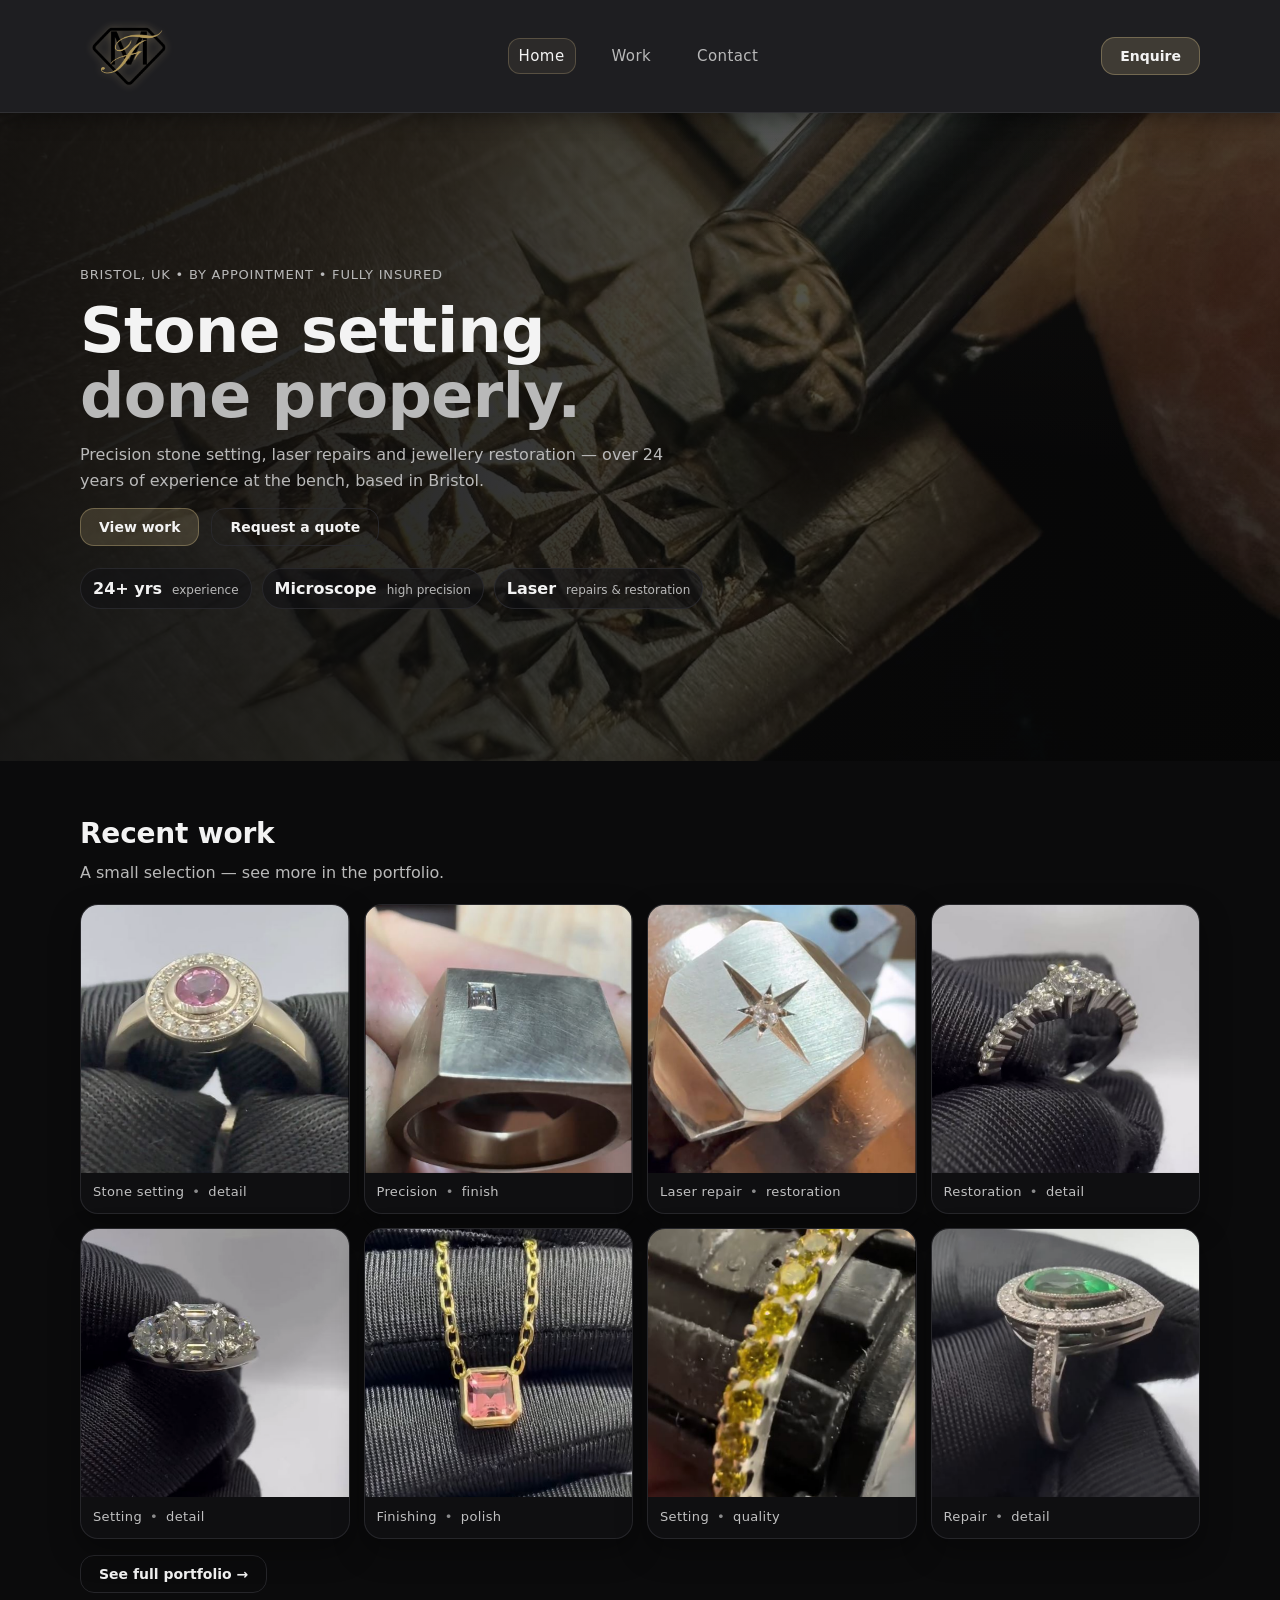
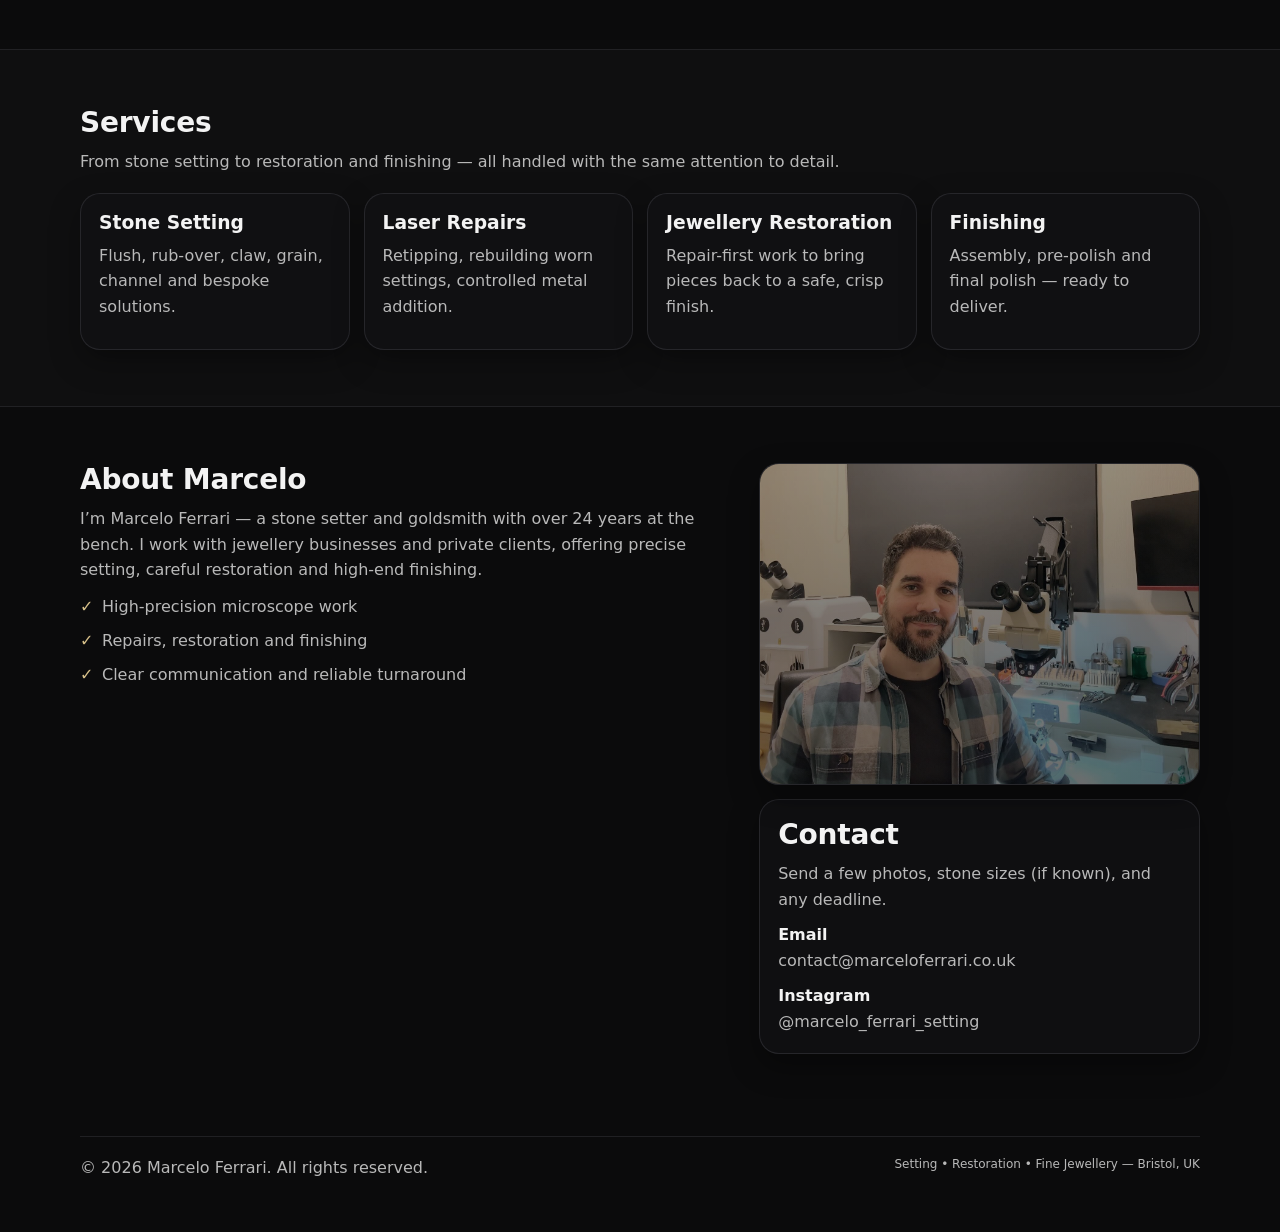
==== index.html @ bdf313cd "Initial website upload" ====
<!doctype html>
<html lang="en-GB">
<head>
  <meta charset="utf-8" />
  <meta name="viewport" content="width=device-width, initial-scale=1" />
  <title>Marcelo Ferrari | Setting • Restoration • Fine Jewellery</title>
  <meta name="description" content="Precision stone setting, laser repairs and jewellery restoration. Based in Bristol, UK. Fully insured. By appointment." />
  <link rel="stylesheet" href="css/styles.css" />
</head>

<body>
  <header class="site-header">
    <div class="container header-inner">
      <a class="brand" href="index.html" aria-label="Marcelo Ferrari Home">
        <img class="logo" src="img/logo.png" alt="Marcelo Ferrari" />
      </a>

      <nav class="nav" aria-label="Primary">
        <a class="active" href="index.html">Home</a>
        <a href="portfolio.html">Work</a>
        <a href="contact.html">Contact</a>
      </nav>

      <a class="btn btn-primary" href="contact.html">Enquire</a>
    </div>
  </header>

  <main>
    <!-- HERO -->
    <section class="hero">
      <div class="container">
        <div class="hero-inner">
          <p class="eyebrow">Bristol, UK • By appointment • Fully insured</p>

          <h1>Stone setting<br><span style="color:var(--muted); font-weight:650;">done properly.</span></h1>

          <p class="hero-lead">
            Precision stone setting, laser repairs and jewellery restoration —
            over 24 years of experience at the bench, based in Bristol.
          </p>

          <div class="hero-actions">
            <a class="btn btn-primary" href="portfolio.html">View work</a>
            <a class="btn btn-ghost" href="contact.html">Request a quote</a>
          </div>

          <div class="hero-meta">
            <div class="meta-chip"><strong>24+ yrs</strong><span>experience</span></div>
            <div class="meta-chip"><strong>Microscope</strong><span>high precision</span></div>
            <div class="meta-chip"><strong>Laser</strong><span>repairs & restoration</span></div>
          </div>
        </div>
      </div>
    </section>

    <!-- RECENT WORK (square tiles) -->
    <section class="section">
      <div class="container">
        <div class="section-head">
          <h2>Recent work</h2>
          <p>A small selection — see more in the portfolio.</p>
        </div>

        <div class="work-grid">
          <a class="work-card" href="portfolio.html" aria-label="Work 1">
            <div class="work-img">
              <img src="img/work-01.jpg" alt="Stone setting detail">
            </div>
            <div class="work-cap">
              <span>Stone setting</span><span class="dot">•</span><span>detail</span>
            </div>
          </a>

          <a class="work-card" href="portfolio.html" aria-label="Work 2">
            <div class="work-img">
              <img src="img/work-02.jpg" alt="Precision setting detail">
            </div>
            <div class="work-cap">
              <span>Precision</span><span class="dot">•</span><span>finish</span>
            </div>
          </a>

          <a class="work-card" href="portfolio.html" aria-label="Work 3">
            <div class="work-img">
              <img src="img/work-03.jpg" alt="Laser repair detail">
            </div>
            <div class="work-cap">
              <span>Laser repair</span><span class="dot">•</span><span>restoration</span>
            </div>
          </a>

          <a class="work-card" href="portfolio.html" aria-label="Work 4">
            <div class="work-img">
              <img src="img/work-04.jpg" alt="Jewellery restoration detail">
            </div>
            <div class="work-cap">
              <span>Restoration</span><span class="dot">•</span><span>detail</span>
            </div>
          </a>

          <a class="work-card" href="portfolio.html" aria-label="Work 5">
            <div class="work-img">
              <img src="img/work-05.jpg" alt="Setting detail">
            </div>
            <div class="work-cap">
              <span>Setting</span><span class="dot">•</span><span>detail</span>
            </div>
          </a>

          <a class="work-card" href="portfolio.html" aria-label="Work 6">
            <div class="work-img">
              <img src="img/work-06.jpg" alt="Jewellery finishing detail">
            </div>
            <div class="work-cap">
              <span>Finishing</span><span class="dot">•</span><span>polish</span>
            </div>
          </a>

          <a class="work-card" href="portfolio.html" aria-label="Work 7">
            <div class="work-img">
              <img src="img/work-07.jpg" alt="Stone setting detail">
            </div>
            <div class="work-cap">
              <span>Setting</span><span class="dot">•</span><span>quality</span>
            </div>
          </a>

          <a class="work-card" href="portfolio.html" aria-label="Work 8">
            <div class="work-img">
              <img src="img/work-08.jpg" alt="Repair detail">
            </div>
            <div class="work-cap">
              <span>Repair</span><span class="dot">•</span><span>detail</span>
            </div>
          </a>
        </div>

        <div style="margin-top:16px;">
          <a class="btn btn-ghost" href="portfolio.html">See full portfolio →</a>
        </div>
      </div>
    </section>

    <!-- SERVICES -->
    <section class="section section-alt">
      <div class="container">
        <div class="section-head">
          <h2>Services</h2>
          <p>From stone setting to restoration and finishing — all handled with the same attention to detail.</p>
        </div>

        <div class="grid">
          <div class="card">
            <h3 style="margin:0 0 10px;">Stone Setting</h3>
            <p>Flush, rub-over, claw, grain, channel and bespoke solutions.</p>
          </div>
          <div class="card">
            <h3 style="margin:0 0 10px;">Laser Repairs</h3>
            <p>Retipping, rebuilding worn settings, controlled metal addition.</p>
          </div>
          <div class="card">
            <h3 style="margin:0 0 10px;">Jewellery Restoration</h3>
            <p>Repair-first work to bring pieces back to a safe, crisp finish.</p>
          </div>
          <div class="card">
            <h3 style="margin:0 0 10px;">Finishing</h3>
            <p>Assembly, pre-polish and final polish — ready to deliver.</p>
          </div>
        </div>
      </div>
    </section>

    <!-- ABOUT + PHOTO + CONTACT -->
    <section class="section">
      <div class="container two-col">
        <div>
          <h2>About Marcelo</h2>
          <p>
            I’m Marcelo Ferrari — a stone setter and goldsmith with over 24 years at the bench.
            I work with jewellery businesses and private clients, offering precise setting, careful restoration and high-end finishing.
          </p>

          <ul class="ticks">
            <li>High-precision microscope work</li>
            <li>Repairs, restoration and finishing</li>
            <li>Clear communication and reliable turnaround</li>
          </ul>
        </div>

        <div>
          <div class="card about-photo">
            <img src="img/marcelo.jpg" alt="Marcelo Ferrari at the bench">
          </div>

          <div class="card" style="margin-top:14px;">
            <h2 style="margin-top:0;">Contact</h2>
            <p style="margin-bottom:10px;">Send a few photos, stone sizes (if known), and any deadline.</p>
            <p style="margin:0 0 10px;"><strong style="color:#f3f3f3;">Email</strong><br>
              <a href="mailto:contact@marceloferrari.co.uk">contact@marceloferrari.co.uk</a>
            </p>
            <p style="margin:0;"><strong style="color:#f3f3f3;">Instagram</strong><br>
              <a href="https://instagram.com/marcelo_ferrari_setting" target="_blank" rel="noreferrer">@marcelo_ferrari_setting</a>
            </p>
          </div>
        </div>
      </div>
    </section>
  </main>

  <footer class="site-footer">
    <div class="container footer-inner">
      <p>© <span id="year"></span> Marcelo Ferrari. All rights reserved.</p>
      <p class="small">Setting • Restoration • Fine Jewellery — Bristol, UK</p>
    </div>
  </footer>

  <script>
    document.getElementById("year").textContent = new Date().getFullYear();
  </script>

  <script>
    const revealEls = document.querySelectorAll(".section, .hero, .site-footer");
    revealEls.forEach(el => el.classList.add("reveal"));

    const io = new IntersectionObserver((entries)=>{
      entries.forEach(entry=>{
        if(entry.isIntersecting){
          entry.target.classList.add("in-view");
          io.unobserve(entry.target);
        }
      });
    }, { threshold: 0.12 });

    revealEls.forEach(el => io.observe(el));
  </script>
</body>
</html>
---- css/styles.css ----
:root{
    --bg:#0b0b0c;
    --panel:#121214;
    --text:#f3f3f3;
    --muted:#b9b9b9;
    --line:#2a2a2e;
    --accent:#d7c08a;
    --shadow: 0 12px 30px rgba(0,0,0,.35);
  }
  
  *{ box-sizing:border-box; }
  html,body{ margin:0; padding:0; }
  body{
    font-family: system-ui, -apple-system, Segoe UI, Roboto, Arial, sans-serif;
    background: var(--bg);
    color:var(--text);
  }
  
  a{ color:inherit; text-decoration:none; }
  a:hover{ text-decoration:underline; text-decoration-color: rgba(215,192,138,.7); }
  
  .container{ width:min(1120px, 92vw); margin:0 auto; }
  
  /* Header */
  .site-header{
    position:sticky;
    top:0;
    z-index:50;
    backdrop-filter: blur(10px);
    background: rgba(35,35,38,.85);
    border-bottom:1px solid rgba(255,255,255,.08);
    box-shadow: 0 4px 20px rgba(0,0,0,.4);
  }
  
  .header-inner{
    display:grid;
    grid-template-columns: auto 1fr auto;
    align-items:center;
    gap:16px;
    padding:6px 0;
  }
  
  .brand{
    display:flex;
    align-items:center;
    height:100px;
  }
  
  .logo{
    height:100%;
    width:auto;
    display:block;
    filter: drop-shadow(0 0 4px rgba(215,192,138,.35));
  }
  
  .nav{
    display:flex;
    justify-content:center;
    gap:26px;
    align-items:center;
  }
  
  .nav a{
    font-size:15px;
    letter-spacing:.4px;
    font-weight:500;
    color: var(--muted);
    padding:8px 10px;
    border-radius:12px;
  }
  
  .nav a:hover{
    background: rgba(215,192,138,.08);
    color:var(--text);
    text-decoration:none;
  }
  
  .nav a.active{
    color: var(--text);
    border:1px solid rgba(215,192,138,.25);
    background: rgba(215,192,138,.08);
  }
  
  .btn{
    display:inline-flex;
    align-items:center;
    justify-content:center;
    padding:10px 18px;
    border-radius:14px;
    font-weight:700;
    font-size:14px;
    border:1px solid transparent;
    transition: transform .08s ease, background .15s ease, border-color .15s ease;
  }
  .btn:active{ transform: translateY(1px); }
  
  .btn-primary{
    background: rgba(215,192,138,.18);
    border:1px solid rgba(215,192,138,.35);
  }
  .btn-primary:hover{
    background: rgba(215,192,138,.24);
    text-decoration:none;
  }
  
  .btn-ghost{
    background: transparent;
    border-color: rgba(42,42,46,.9);
    border:1px solid rgba(42,42,46,.9);
  }
  .btn-ghost:hover{
    background: rgba(255,255,255,.03);
    text-decoration:none;
  }
  
  /* Sections */
  .section{ padding: 56px 0; }
  .section-alt{
    background: rgba(255,255,255,.02);
    border-top: 1px solid rgba(42,42,46,.7);
    border-bottom: 1px solid rgba(42,42,46,.7);
  }
  
  /* Typography */
  h1{
    font-size: clamp(34px, 5vw, 62px);
    line-height:1.05;
    margin: 0 0 14px;
    letter-spacing: -0.6px;
    font-weight: 600;
  }
  h2{
    margin:0 0 10px;
    font-size: 28px;
    letter-spacing: -0.2px;
  }
  p{
    color: var(--muted);
    line-height:1.6;
    margin:0 0 12px;
  }
  .eyebrow{
    color: var(--muted);
    font-size:13px;
    letter-spacing:.8px;
    text-transform:uppercase;
    margin: 0 0 12px;
  }
  
  /* Modern Hero with background image */
  .hero{
    min-height: 72vh;
    display:flex;
    align-items:center;   /* centered */
    padding: 80px 0;
    position:relative;
    overflow:hidden;
    background:
      radial-gradient(1200px 700px at 20% 0%, rgba(215,192,138,.12), transparent 55%),
      radial-gradient(900px 500px at 85% 10%, rgba(215,192,138,.08), transparent 60%),
      var(--bg);
  }
  
  .hero::before{
    content:"";
    position:absolute;
    inset:0;
    background-image: url("../img/hero.jpg");
    background-size: cover;
    background-position: center;
    opacity: .42;
    filter: saturate(0.95) contrast(1.05);
    animation: heroZoom 18s ease-in-out infinite alternate;
    transform-origin: center;
  }
  
  @keyframes heroZoom{
    from { transform: scale(1); }
    to   { transform: scale(1.06); }
  }
  
  .hero::after{
    content:"";
    position:absolute;
    inset:0;
    /* darker behind text, image still visible on the right */
    background: linear-gradient(
      to right,
      rgba(11,11,12,.85) 0%,
      rgba(11,11,12,.65) 35%,
      rgba(11,11,12,.35) 60%,
      rgba(11,11,12,.10) 100%
    );
  }
  
  .hero-inner{
    position:relative;
    z-index:2;
    max-width: 70ch;
  }
  
  .hero-lead{
    font-size: 16px;
    max-width: 60ch;
  }
  
  .hero-actions{
    display:flex;
    gap:12px;
    flex-wrap:wrap;
    margin-top: 14px;
  }
  
  .hero-meta{
    margin-top: 22px;
    display:flex;
    gap:10px;
    flex-wrap:wrap;
  }
  
  .meta-chip{
    display:flex;
    gap:10px;
    align-items:baseline;
    padding: 10px 12px;
    border-radius: 999px;
    border: 1px solid rgba(42,42,46,.9);
    background: rgba(18,18,20,.55);
  }
  .meta-chip strong{ color: var(--text); }
  .meta-chip span{ color: var(--muted); font-size: 12px; }
  
  /* Cards & grids */
  .card{
    border: 1px solid rgba(42,42,46,.9);
    background: rgba(18,18,20,.7);
    border-radius: 20px;
    padding: 18px;
    box-shadow: var(--shadow);
  }
  
  .grid{
    display:grid;
    grid-template-columns: repeat(4, 1fr);
    gap: 14px;
  }
  
  .section-head{ margin-bottom: 18px; }
  
  /* Recent work grid (homepage) — SQUARE tiles */
  .work-grid{
    display:grid;
    grid-template-columns: repeat(4, 1fr);
    gap: 14px;
    margin-top: 16px;
  }
  
  .work-card{
    border-radius: 18px;
    overflow:hidden;
    border: 1px solid rgba(42,42,46,.9);
    background: rgba(18,18,20,.7);
    box-shadow: var(--shadow);
    display:block;
    transform: translateY(0);
    transition: transform .18s ease, border-color .18s ease;
  }
  
  .work-card:hover{
    transform: translateY(-2px);
    border-color: rgba(215,192,138,.35);
    text-decoration:none;
  }
  
  .work-img{
    aspect-ratio: 1 / 1; /* square */
    background: rgba(18,18,20,.65);
  }
  
  .work-img img{
    width:100%;
    height:100%;
    object-fit: cover;
    display:block;
    will-change: transform, filter;
    transition: transform .45s ease, filter .45s ease;
    filter: saturate(.92) contrast(1.02);
  }
  
  .work-card:hover .work-img img{
    transform: scale(1.08);
    filter: saturate(1) brightness(1.05) contrast(1.08);
  }
  
  .work-cap{
    padding: 12px 12px 14px;
    color: rgba(243,243,243,.78);
    font-size: 13px;
    letter-spacing: .35px;
    display:flex;
    gap:8px;
    align-items:center;
  }
  .dot{ opacity:.7; }
  
  /* Portfolio gallery */
  .gallery{
    display:grid;
    grid-template-columns: repeat(3, 1fr);
    gap: 14px;
    margin-top: 18px;
  }
  
  .gallery a{
    border-radius: 18px;
    overflow:hidden;
    border: 1px solid rgba(42,42,46,.9);
    background: rgba(18,18,20,.7);
    box-shadow: var(--shadow);
    display:block;
    transform: translateY(0);
    transition: transform .12s ease, border-color .12s ease;
    cursor: zoom-in;
  }
  
  .gallery a:hover{
    transform: translateY(-2px);
    border-color: rgba(215,192,138,.35);
    text-decoration:none;
  }
  
  .gallery img{
    width:100%;
    height: 240px;
    object-fit: cover;
    display:block;
    transform: scale(1);
    transition: transform .25s ease;
  }
  .gallery a:hover img{ transform: scale(1.06); }
  
  /* Two column */
  .two-col{
    display:grid;
    grid-template-columns: 1.2fr .8fr;
    gap: 18px;
    align-items:start;
  }
  
  /* Tick list */
  .ticks{ list-style:none; padding:0; margin: 12px 0 0; }
  .ticks li{
    padding-left: 22px;
    margin: 10px 0;
    position:relative;
    color: var(--muted);
    line-height:1.5;
  }
  .ticks li::before{
    content:"✓";
    position:absolute;
    left:0;
    color: var(--accent);
    font-weight:900;
  }
  
  /* About photo */
  .about-photo{
    padding: 0;
    overflow: hidden;
    position: relative;
  }

  .about-photo img{
    width:100%;
    height: 320px;
    object-fit: cover;
    display:block;
  
    /* make it less bright/glossy */
    filter: brightness(0.58) contrast(1.03) saturate(0.92);
  }
  
  .about-photo::after{
    content:"";
    position:absolute;
    inset:0;
    background: linear-gradient(
      to top,
      rgba(11,11,12,.28),
      rgba(11,11,12,0)
    );
    pointer-events:none;
  }

  /* Footer */
  .site-footer{ padding: 26px 0 40px; }
  .footer-inner{
    display:flex;
    justify-content:space-between;
    gap: 14px;
    flex-wrap:wrap;
    border-top: 1px solid rgba(42,42,46,.7);
    padding-top: 18px;
  }
  .small{ font-size: 12px; color: var(--muted); }
  
  /* Scroll reveal */
  .reveal{
    opacity: 0;
    transform: translateY(14px);
    transition: opacity .6s ease, transform .6s ease;
    will-change: opacity, transform;
  }
  .reveal.in-view{
    opacity: 1;
    transform: translateY(0);
  }
  
  /* Responsive */
  @media (max-width: 980px){
    .grid{ grid-template-columns: repeat(2, 1fr); }
    .work-grid{ grid-template-columns: repeat(2, 1fr); }
    .two-col{ grid-template-columns: 1fr; }
  }
  
  @media (max-width: 520px){
    .nav{ display:none; }
    .work-grid{ grid-template-columns: 1fr; }
    .gallery{ grid-template-columns: 1fr; }
    .gallery img{ height:260px; }
  }
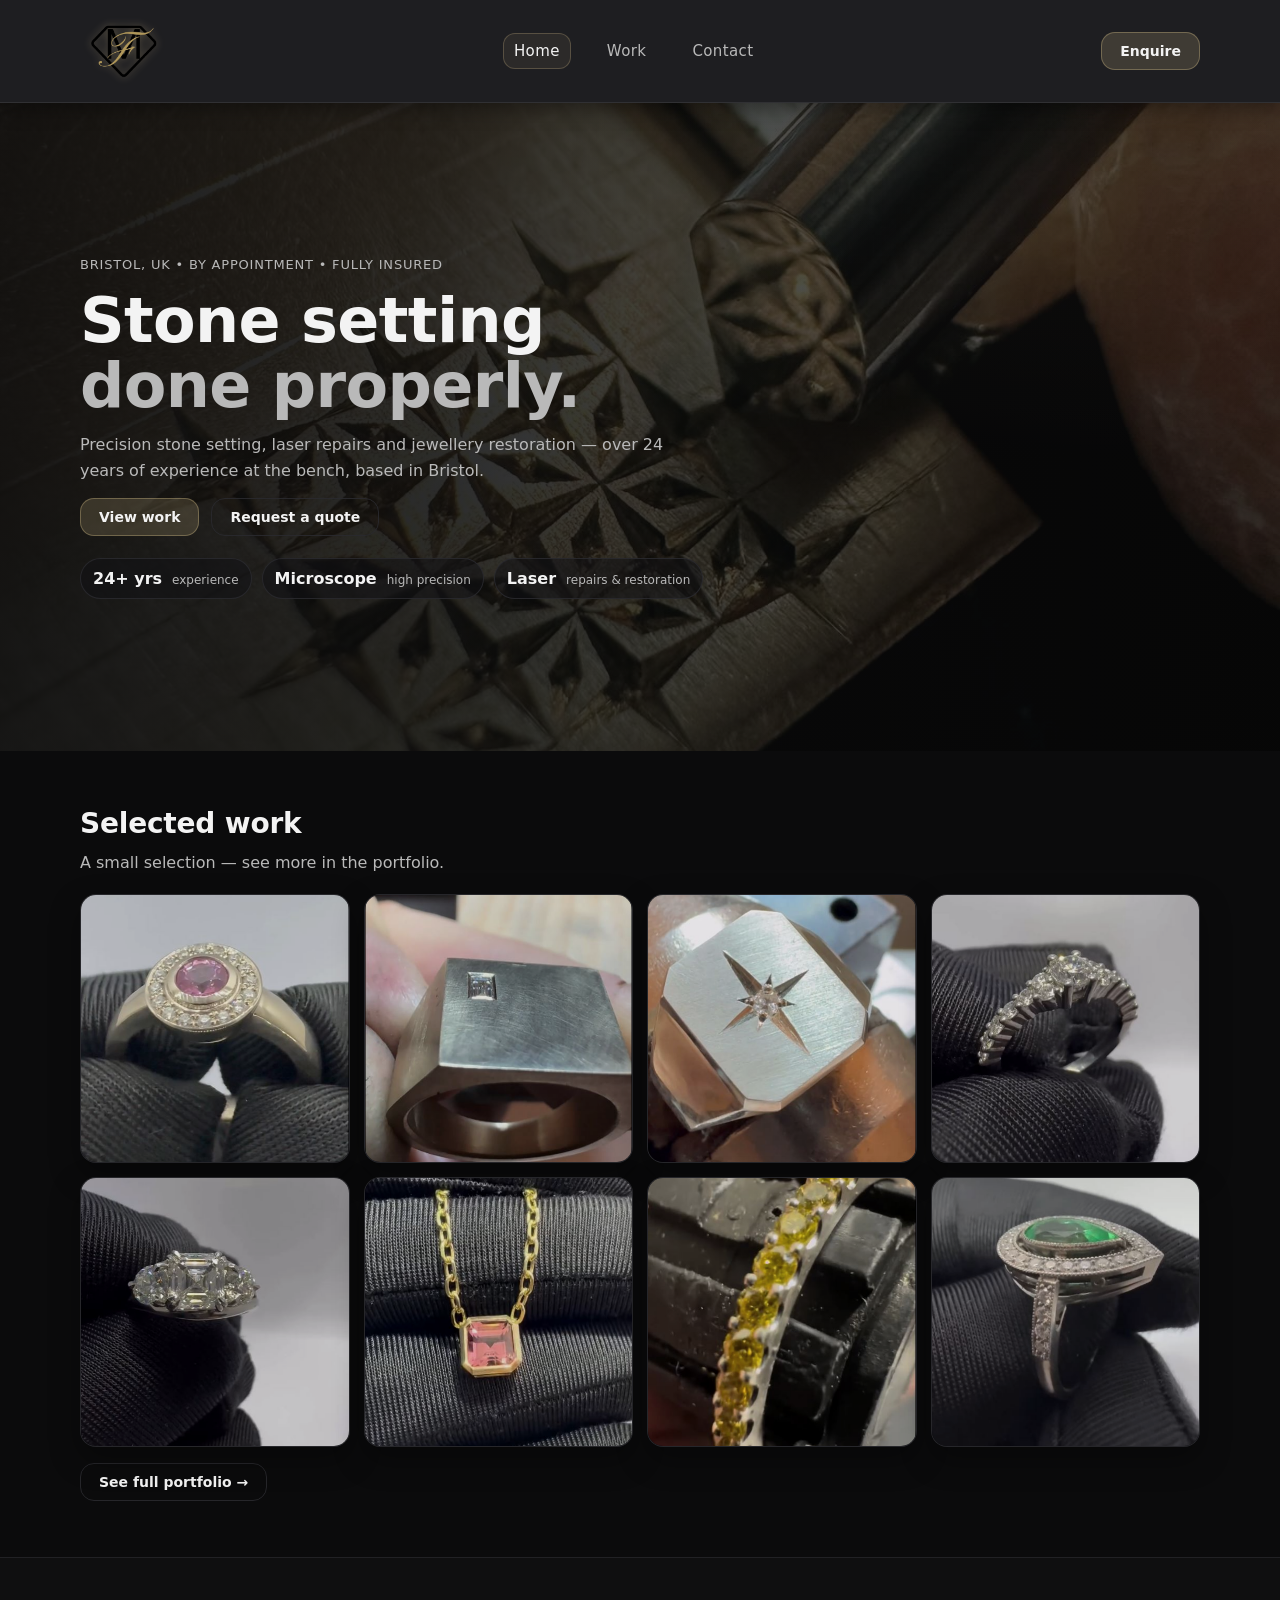
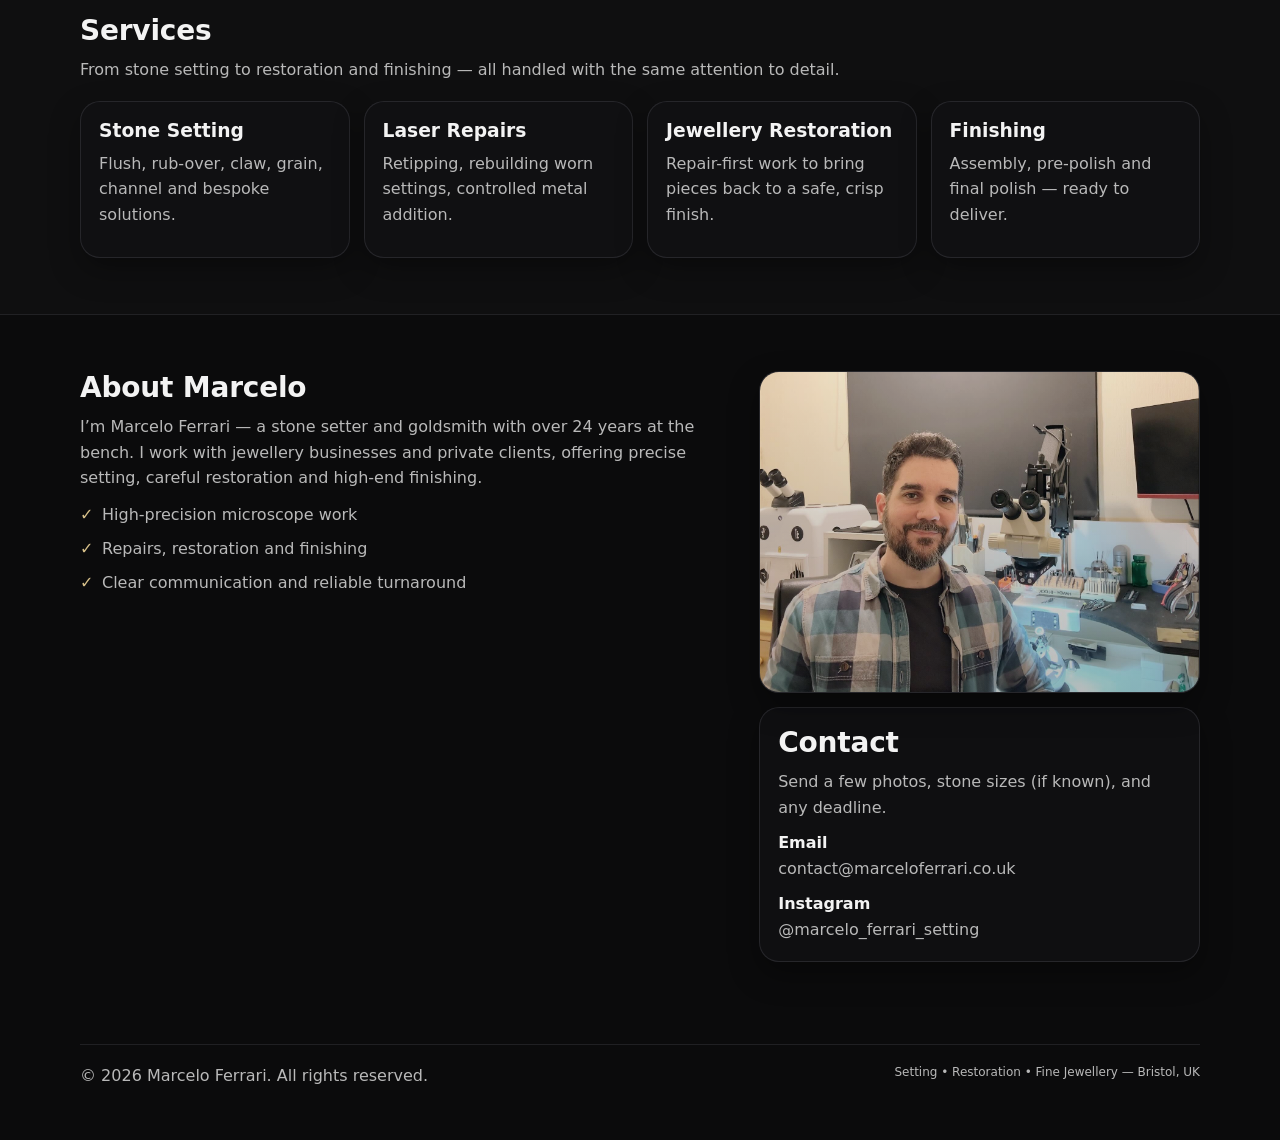
==== commit 6c2392ce: "mobile and work pictures changes" ====
--- a/index.html
+++ b/index.html
@@ -3,8 +3,8 @@
 <head>
   <meta charset="utf-8" />
   <meta name="viewport" content="width=device-width, initial-scale=1" />
-  <title>Marcelo Ferrari | Setting • Restoration • Fine Jewellery</title>
-  <meta name="description" content="Precision stone setting, laser repairs and jewellery restoration. Based in Bristol, UK. Fully insured. By appointment." />
+  <title>Stone Setter & Jewellery Restoration in Bristol | Marcelo Ferrari</title>
+  <meta name="description" content="Stone setter and jewellery restoration specialist in Bristol. Expert stone setting, laser jewellery repair and restoration services by Marcelo Ferrari." />
   <link rel="stylesheet" href="css/styles.css" />
 </head>
 
@@ -15,13 +15,19 @@
         <img class="logo" src="img/logo.png" alt="Marcelo Ferrari" />
       </a>
 
-      <nav class="nav" aria-label="Primary">
+      <nav class="nav" id="siteNav" aria-label="Primary">
         <a class="active" href="index.html">Home</a>
         <a href="portfolio.html">Work</a>
         <a href="contact.html">Contact</a>
       </nav>
 
-      <a class="btn btn-primary" href="contact.html">Enquire</a>
+      <div style="display:flex; gap:10px; align-items:center; justify-content:flex-end;">
+        <button class="btn btn-ghost menu-btn" id="menuBtn" type="button" aria-label="Open menu" aria-expanded="false">
+          <span class="burger"><span></span></span>
+          Menu
+        </button>
+        <a class="btn btn-primary" href="contact.html">Enquire</a>
+      </div>
     </div>
   </header>
 
@@ -53,87 +59,40 @@
       </div>
     </section>
 
-    <!-- RECENT WORK (square tiles) -->
+    <!-- WORK -->
     <section class="section">
       <div class="container">
         <div class="section-head">
-          <h2>Recent work</h2>
+          <h2>Selected work</h2>
           <p>A small selection — see more in the portfolio.</p>
         </div>
 
         <div class="work-grid">
-          <a class="work-card" href="portfolio.html" aria-label="Work 1">
-            <div class="work-img">
-              <img src="img/work-01.jpg" alt="Stone setting detail">
-            </div>
-            <div class="work-cap">
-              <span>Stone setting</span><span class="dot">•</span><span>detail</span>
-            </div>
-          </a>
-
-          <a class="work-card" href="portfolio.html" aria-label="Work 2">
-            <div class="work-img">
-              <img src="img/work-02.jpg" alt="Precision setting detail">
-            </div>
-            <div class="work-cap">
-              <span>Precision</span><span class="dot">•</span><span>finish</span>
-            </div>
-          </a>
-
-          <a class="work-card" href="portfolio.html" aria-label="Work 3">
-            <div class="work-img">
-              <img src="img/work-03.jpg" alt="Laser repair detail">
-            </div>
-            <div class="work-cap">
-              <span>Laser repair</span><span class="dot">•</span><span>restoration</span>
-            </div>
-          </a>
-
-          <a class="work-card" href="portfolio.html" aria-label="Work 4">
-            <div class="work-img">
-              <img src="img/work-04.jpg" alt="Jewellery restoration detail">
-            </div>
-            <div class="work-cap">
-              <span>Restoration</span><span class="dot">•</span><span>detail</span>
-            </div>
-          </a>
-
-          <a class="work-card" href="portfolio.html" aria-label="Work 5">
-            <div class="work-img">
-              <img src="img/work-05.jpg" alt="Setting detail">
-            </div>
-            <div class="work-cap">
-              <span>Setting</span><span class="dot">•</span><span>detail</span>
-            </div>
-          </a>
-
-          <a class="work-card" href="portfolio.html" aria-label="Work 6">
-            <div class="work-img">
-              <img src="img/work-06.jpg" alt="Jewellery finishing detail">
-            </div>
-            <div class="work-cap">
-              <span>Finishing</span><span class="dot">•</span><span>polish</span>
-            </div>
-          </a>
-
-          <a class="work-card" href="portfolio.html" aria-label="Work 7">
-            <div class="work-img">
-              <img src="img/work-07.jpg" alt="Stone setting detail">
-            </div>
-            <div class="work-cap">
-              <span>Setting</span><span class="dot">•</span><span>quality</span>
-            </div>
-          </a>
-
-          <a class="work-card" href="portfolio.html" aria-label="Work 8">
-            <div class="work-img">
-              <img src="img/work-08.jpg" alt="Repair detail">
-            </div>
-            <div class="work-cap">
-              <span>Repair</span><span class="dot">•</span><span>detail</span>
-            </div>
-          </a>
-        </div>
+            <a class="work-card" href="portfolio.html" aria-label="View portfolio">
+              <div class="work-img"><img src="img/work-01.jpg" alt="Work image 1" loading="lazy"></div>
+            </a>
+            <a class="work-card" href="portfolio.html" aria-label="View portfolio">
+              <div class="work-img"><img src="img/work-02.jpg" alt="Work image 2" loading="lazy"></div>
+            </a>
+            <a class="work-card" href="portfolio.html" aria-label="View portfolio">
+              <div class="work-img"><img src="img/work-03.jpg" alt="Work image 3" loading="lazy"></div>
+            </a>
+            <a class="work-card" href="portfolio.html" aria-label="View portfolio">
+              <div class="work-img"><img src="img/work-04.jpg" alt="Work image 4" loading="lazy"></div>
+            </a>
+            <a class="work-card" href="portfolio.html" aria-label="View portfolio">
+              <div class="work-img"><img src="img/work-05.jpg" alt="Work image 5" loading="lazy"></div>
+            </a>
+            <a class="work-card" href="portfolio.html" aria-label="View portfolio">
+              <div class="work-img"><img src="img/work-06.jpg" alt="Work image 6" loading="lazy"></div>
+            </a>
+            <a class="work-card" href="portfolio.html" aria-label="View portfolio">
+              <div class="work-img"><img src="img/work-07.jpg" alt="Work image 7" loading="lazy"></div>
+            </a>
+            <a class="work-card" href="portfolio.html" aria-label="View portfolio">
+              <div class="work-img"><img src="img/work-08.jpg" alt="Work image 8" loading="lazy"></div>
+            </a>
+          </div>
 
         <div style="margin-top:16px;">
           <a class="btn btn-ghost" href="portfolio.html">See full portfolio →</a>
@@ -170,7 +129,7 @@
       </div>
     </section>
 
-    <!-- ABOUT + PHOTO + CONTACT -->
+    <!-- ABOUT -->
     <section class="section">
       <div class="container two-col">
         <div>
@@ -218,6 +177,28 @@
     document.getElementById("year").textContent = new Date().getFullYear();
   </script>
 
+  <!-- Mobile menu toggle -->
+  <script>
+    const menuBtn = document.getElementById("menuBtn");
+    const nav = document.getElementById("siteNav");
+    if(menuBtn && nav){
+      menuBtn.addEventListener("click", ()=>{
+        const open = nav.classList.toggle("open");
+        menuBtn.setAttribute("aria-expanded", open ? "true" : "false");
+      });
+
+      document.addEventListener("click", (e)=>{
+        if(!nav.classList.contains("open")) return;
+        const clickedInside = nav.contains(e.target) || menuBtn.contains(e.target);
+        if(!clickedInside){
+          nav.classList.remove("open");
+          menuBtn.setAttribute("aria-expanded","false");
+        }
+      });
+    }
+  </script>
+
+  <!-- Scroll reveal -->
   <script>
     const revealEls = document.querySelectorAll(".section, .hero, .site-footer");
     revealEls.forEach(el => el.classList.add("reveal"));
--- a/css/styles.css
+++ b/css/styles.css
@@ -6,6 +6,11 @@
     --line:#2a2a2e;
     --accent:#d7c08a;
     --shadow: 0 12px 30px rgba(0,0,0,.35);
+  
+    /* Global image tone: less bright / less glossy */
+    --img-brightness: .90;
+    --img-contrast: 1.03;
+    --img-sat: .90;
   }
   
   *{ box-sizing:border-box; }
@@ -18,7 +23,6 @@
   
   a{ color:inherit; text-decoration:none; }
   a:hover{ text-decoration:underline; text-decoration-color: rgba(215,192,138,.7); }
-  
   .container{ width:min(1120px, 92vw); margin:0 auto; }
   
   /* Header */
@@ -43,7 +47,7 @@
   .brand{
     display:flex;
     align-items:center;
-    height:100px;
+    height:90px; /* controls logo size without changing header box vibe */
   }
   
   .logo{
@@ -68,13 +72,11 @@
     padding:8px 10px;
     border-radius:12px;
   }
-  
   .nav a:hover{
     background: rgba(215,192,138,.08);
     color:var(--text);
     text-decoration:none;
   }
-  
   .nav a.active{
     color: var(--text);
     border:1px solid rgba(215,192,138,.25);
@@ -113,6 +115,34 @@
     text-decoration:none;
   }
   
+  /* Mobile menu button */
+  .menu-btn{
+    display:none;
+    gap:10px;
+    align-items:center;
+    padding:10px 14px;
+  }
+  .menu-btn .burger{
+    width:16px;
+    height:12px;
+    display:inline-block;
+    position:relative;
+  }
+  .menu-btn .burger::before,
+  .menu-btn .burger::after,
+  .menu-btn .burger span{
+    content:"";
+    position:absolute;
+    left:0;
+    right:0;
+    height:2px;
+    border-radius:999px;
+    background: rgba(243,243,243,.82);
+  }
+  .menu-btn .burger::before{ top:0; }
+  .menu-btn .burger span{ top:5px; }
+  .menu-btn .burger::after{ bottom:0; }
+  
   /* Sections */
   .section{ padding: 56px 0; }
   .section-alt{
@@ -147,11 +177,11 @@
     margin: 0 0 12px;
   }
   
-  /* Modern Hero with background image */
+  /* Hero */
   .hero{
     min-height: 72vh;
     display:flex;
-    align-items:center;   /* centered */
+    align-items:center;
     padding: 80px 0;
     position:relative;
     overflow:hidden;
@@ -169,11 +199,10 @@
     background-size: cover;
     background-position: center;
     opacity: .42;
-    filter: saturate(0.95) contrast(1.05);
+    filter: brightness(.92) saturate(.92) contrast(1.05);
     animation: heroZoom 18s ease-in-out infinite alternate;
     transform-origin: center;
   }
-  
   @keyframes heroZoom{
     from { transform: scale(1); }
     to   { transform: scale(1.06); }
@@ -183,7 +212,6 @@
     content:"";
     position:absolute;
     inset:0;
-    /* darker behind text, image still visible on the right */
     background: linear-gradient(
       to right,
       rgba(11,11,12,.85) 0%,
@@ -198,7 +226,6 @@
     z-index:2;
     max-width: 70ch;
   }
-  
   .hero-lead{
     font-size: 16px;
     max-width: 60ch;
@@ -217,7 +244,6 @@
     gap:10px;
     flex-wrap:wrap;
   }
-  
   .meta-chip{
     display:flex;
     gap:10px;
@@ -247,7 +273,7 @@
   
   .section-head{ margin-bottom: 18px; }
   
-  /* Recent work grid (homepage) — SQUARE tiles */
+  /* Recent work (homepage) */
   .work-grid{
     display:grid;
     grid-template-columns: repeat(4, 1fr);
@@ -256,7 +282,7 @@
   }
   
   .work-card{
-    border-radius: 18px;
+    border-radius: 16px;
     overflow:hidden;
     border: 1px solid rgba(42,42,46,.9);
     background: rgba(18,18,20,.7);
@@ -265,7 +291,6 @@
     transform: translateY(0);
     transition: transform .18s ease, border-color .18s ease;
   }
-  
   .work-card:hover{
     transform: translateY(-2px);
     border-color: rgba(215,192,138,.35);
@@ -276,7 +301,6 @@
     aspect-ratio: 1 / 1; /* square */
     background: rgba(18,18,20,.65);
   }
-  
   .work-img img{
     width:100%;
     height:100%;
@@ -284,16 +308,16 @@
     display:block;
     will-change: transform, filter;
     transition: transform .45s ease, filter .45s ease;
-    filter: saturate(.92) contrast(1.02);
-  }
-  
+    filter: brightness(var(--img-brightness)) contrast(var(--img-contrast)) saturate(var(--img-sat));
+  }
   .work-card:hover .work-img img{
-    transform: scale(1.08);
-    filter: saturate(1) brightness(1.05) contrast(1.08);
+    transform: scale(1.06);
+    filter: brightness(calc(var(--img-brightness) + .06)) contrast(1.08) saturate(1);
   }
   
   .work-cap{
-    padding: 12px 12px 14px;
+    display:none;
+    padding: 10px 12px 12px;
     color: rgba(243,243,243,.78);
     font-size: 13px;
     letter-spacing: .35px;
@@ -312,7 +336,7 @@
   }
   
   .gallery a{
-    border-radius: 18px;
+    border-radius: 16px;
     overflow:hidden;
     border: 1px solid rgba(42,42,46,.9);
     background: rgba(18,18,20,.7);
@@ -322,22 +346,24 @@
     transition: transform .12s ease, border-color .12s ease;
     cursor: zoom-in;
   }
-  
   .gallery a:hover{
     transform: translateY(-2px);
     border-color: rgba(215,192,138,.35);
     text-decoration:none;
   }
-  
   .gallery img{
     width:100%;
     height: 240px;
     object-fit: cover;
     display:block;
     transform: scale(1);
-    transition: transform .25s ease;
-  }
-  .gallery a:hover img{ transform: scale(1.06); }
+    transition: transform .25s ease, filter .25s ease;
+    filter: brightness(var(--img-brightness)) contrast(var(--img-contrast)) saturate(var(--img-sat));
+  }
+  .gallery a:hover img{
+    transform: scale(1.04);
+    filter: brightness(calc(var(--img-brightness) + .06)) contrast(1.08) saturate(1);
+  }
   
   /* Two column */
   .two-col{
@@ -366,33 +392,25 @@
   
   /* About photo */
   .about-photo{
+    position: relative;
     padding: 0;
     overflow: hidden;
-    position: relative;
-  }
-
+  }
   .about-photo img{
     width:100%;
     height: 320px;
     object-fit: cover;
     display:block;
-  
-    /* make it less bright/glossy */
-    filter: brightness(0.58) contrast(1.03) saturate(0.92);
-  }
-  
+    filter: brightness(.92) contrast(1.03) saturate(.92);
+  }
   .about-photo::after{
     content:"";
     position:absolute;
     inset:0;
-    background: linear-gradient(
-      to top,
-      rgba(11,11,12,.28),
-      rgba(11,11,12,0)
-    );
+    background: linear-gradient(to top, rgba(11,11,12,.22), rgba(11,11,12,0));
     pointer-events:none;
   }
-
+  
   /* Footer */
   .site-footer{ padding: 26px 0 40px; }
   .footer-inner{
@@ -420,13 +438,65 @@
   /* Responsive */
   @media (max-width: 980px){
     .grid{ grid-template-columns: repeat(2, 1fr); }
+    .work-grid{ grid-template-columns: repeat(3, 1fr); } /* smaller tiles */
+    .two-col{ grid-template-columns: 1fr; }
+    .gallery{ grid-template-columns: repeat(2, 1fr); }
+  }
+  
+  /* Mobile */
+  @media (max-width: 520px){
+    .section{ padding: 34px 0; } /* less vertical space on mobile */
+  
+    /* Replace “nav disappears” with a menu button */
+    .nav{ display:none; }
+    .menu-btn{ display:inline-flex; }
+  
+    /* Mobile dropdown menu */
+    .nav.open{
+      display:flex;
+      position: fixed;
+      left: 4vw;
+      right: 4vw;
+      top: 86px;
+      z-index: 9999;
+      flex-direction: column;
+      gap: 10px;
+      padding: 14px;
+      border-radius: 18px;
+      background: rgba(18,18,20,.96);
+      border:1px solid rgba(42,42,46,.9);
+      box-shadow: 0 18px 50px rgba(0,0,0,.6);
+    }
+    .nav.open a{
+      justify-content:flex-start;
+      padding: 12px 12px;
+    }
+  
+    /* Homepage work tiles: smaller + refined */
+    .work-grid{
+      grid-template-columns: repeat(2, 1fr);
+      gap: 10px;
+    }
+    .work-cap{
+      font-size: 12px;
+      padding: 8px 10px 10px;
+    }
+  
+    /* Portfolio tiles smaller on mobile */
+    .gallery{
+      grid-template-columns: repeat(2, 1fr);
+      gap: 10px;
+    }
+    .gallery img{
+      height: 170px; /* MUCH smaller than before */
+    }
+  
+    .hero{ padding: 64px 0; min-height: 64vh; }
+  }
+  
+  /* Extra-small phones: keep it refined */
+  @media (max-width: 360px){
     .work-grid{ grid-template-columns: repeat(2, 1fr); }
-    .two-col{ grid-template-columns: 1fr; }
-  }
-  
-  @media (max-width: 520px){
-    .nav{ display:none; }
-    .work-grid{ grid-template-columns: 1fr; }
     .gallery{ grid-template-columns: 1fr; }
-    .gallery img{ height:260px; }
+    .gallery img{ height: 180px; }
   }
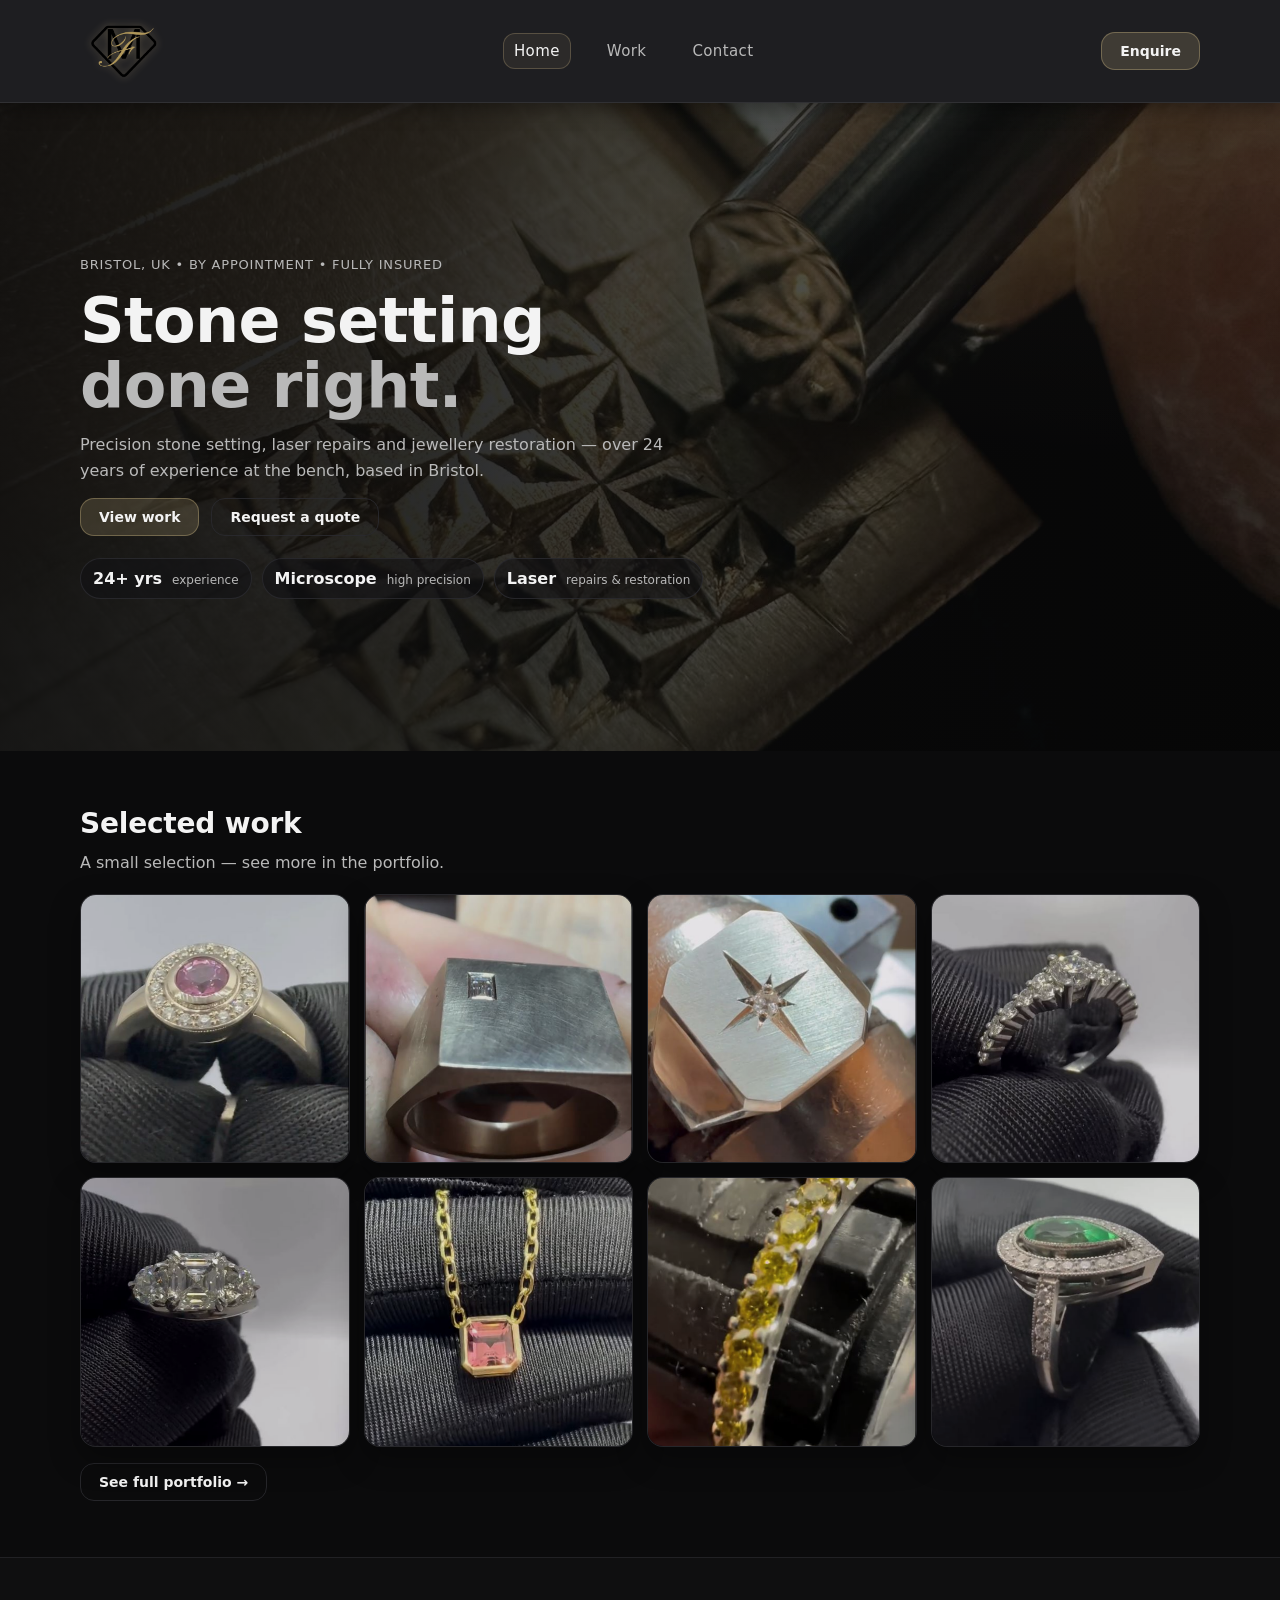
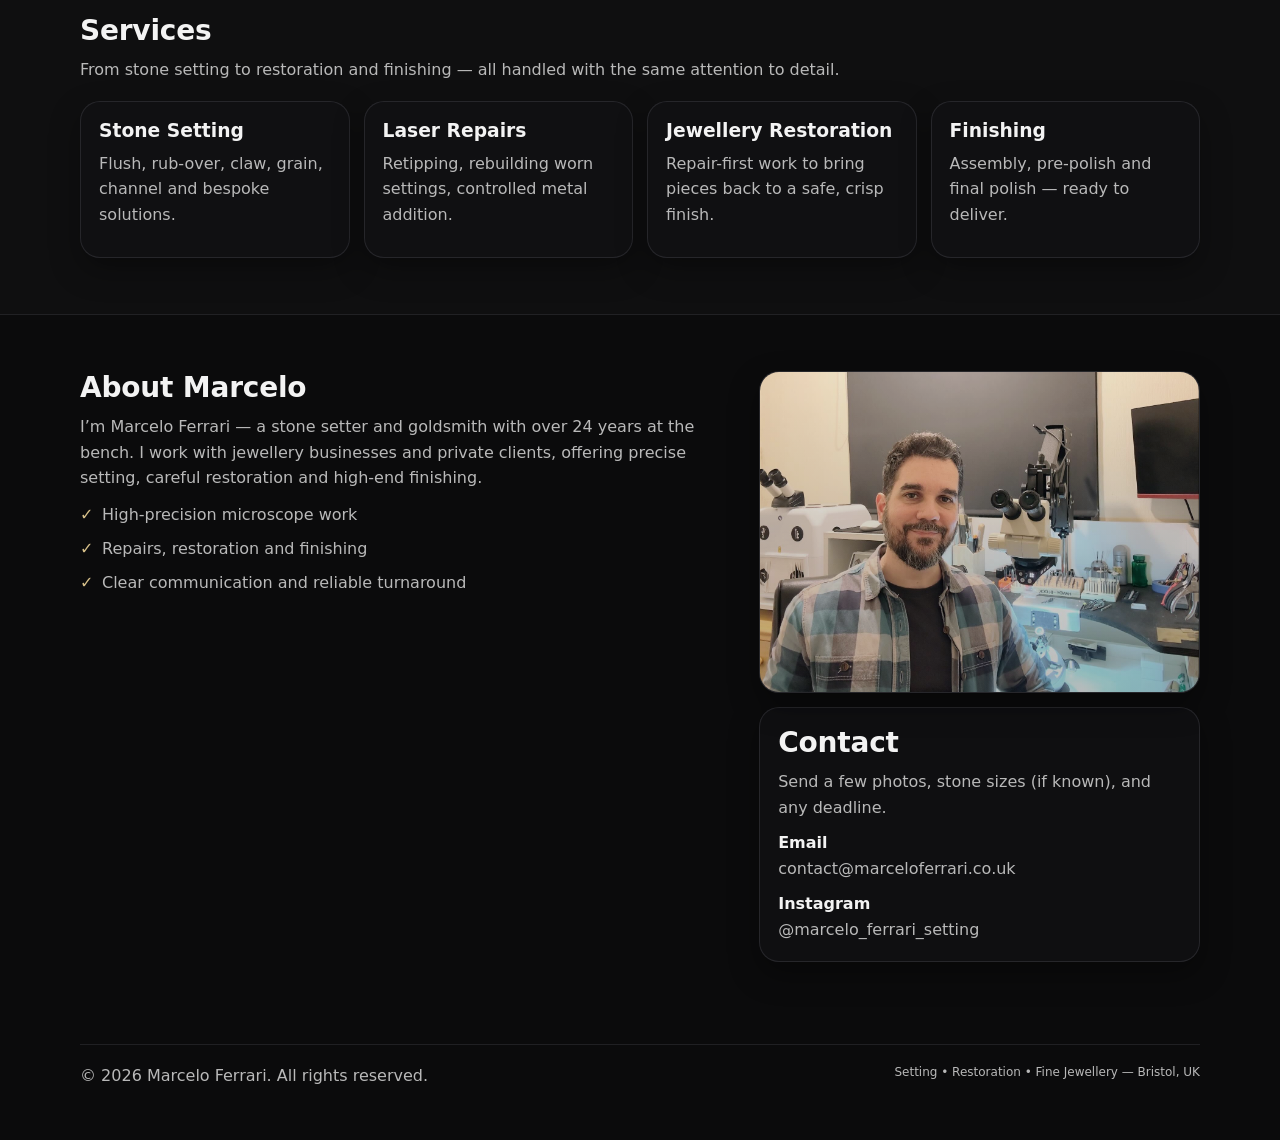
==== commit 4a9e38c9: "Update index.html" ====
--- a/index.html
+++ b/index.html
@@ -38,7 +38,7 @@
         <div class="hero-inner">
           <p class="eyebrow">Bristol, UK • By appointment • Fully insured</p>
 
-          <h1>Stone setting<br><span style="color:var(--muted); font-weight:650;">done properly.</span></h1>
+          <h1>Stone setting<br><span style="color:var(--muted); font-weight:650;">done right.</span></h1>
 
           <p class="hero-lead">
             Precision stone setting, laser repairs and jewellery restoration —
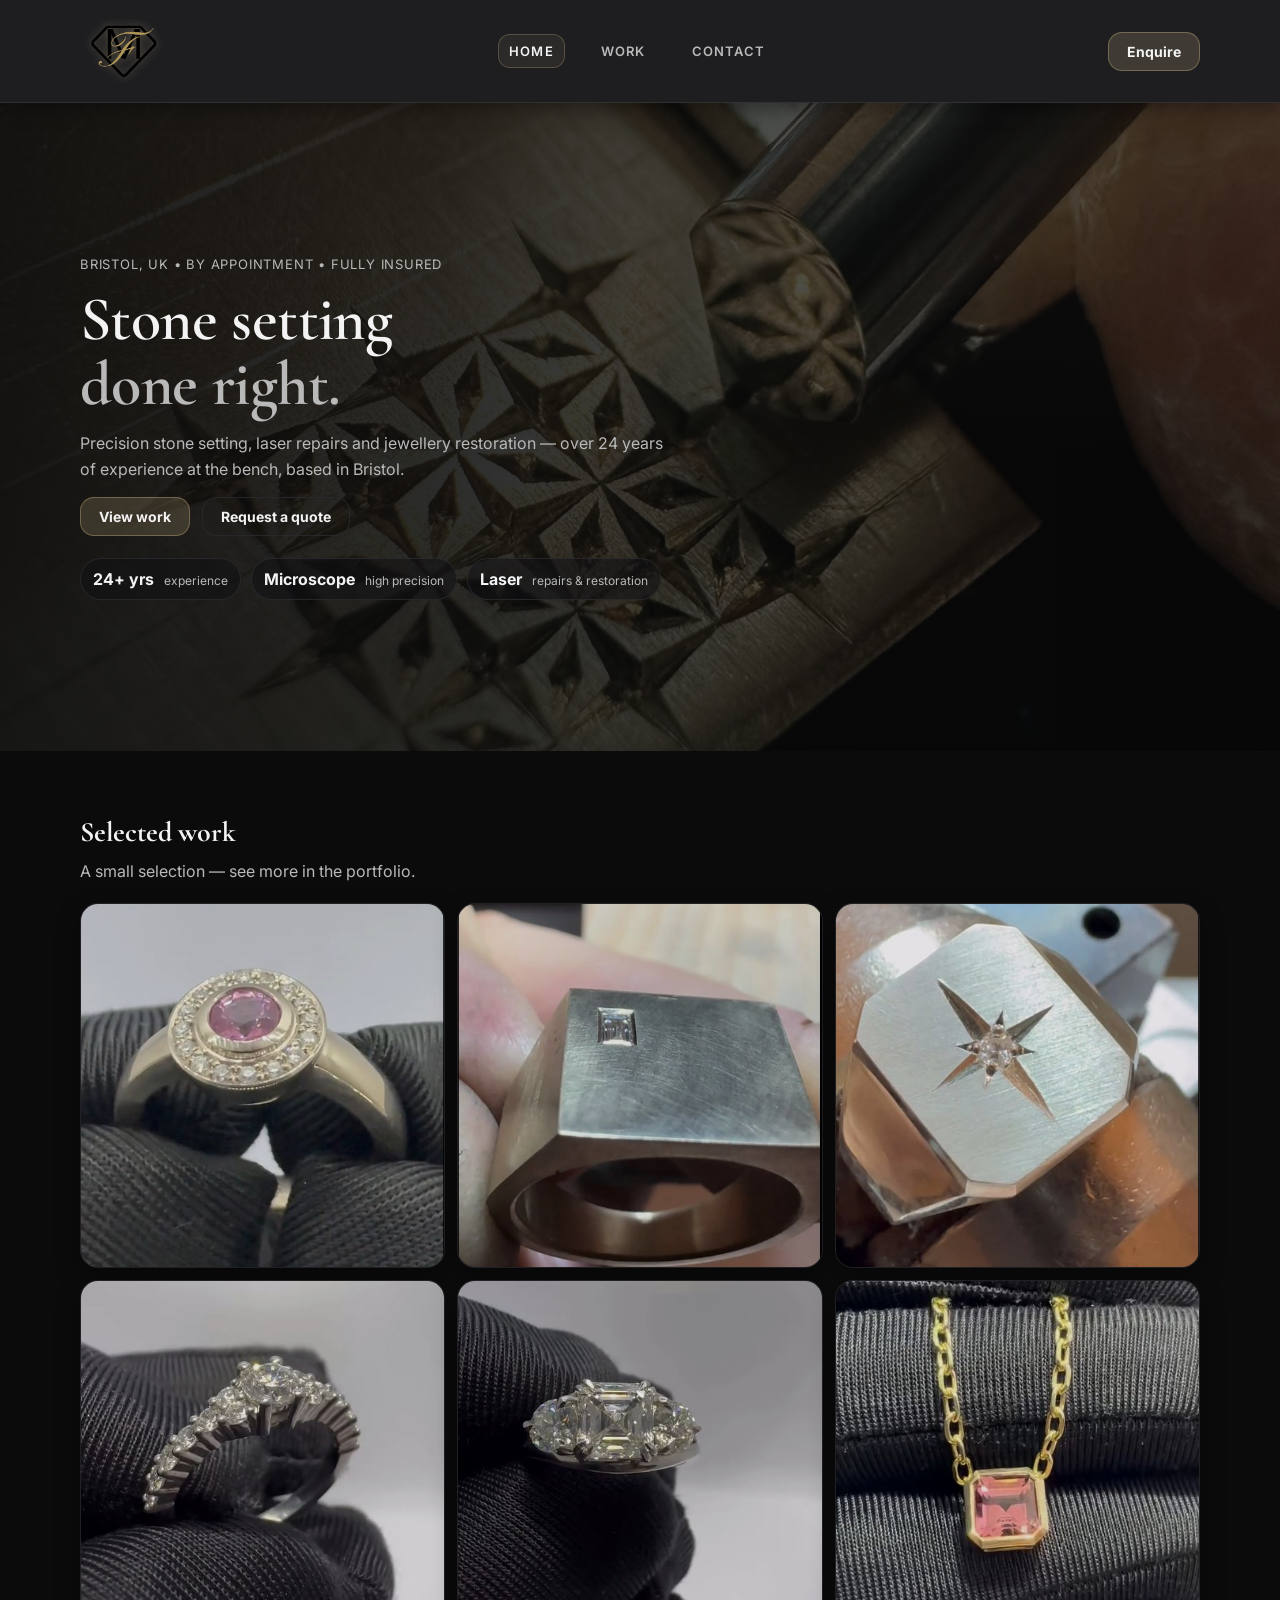
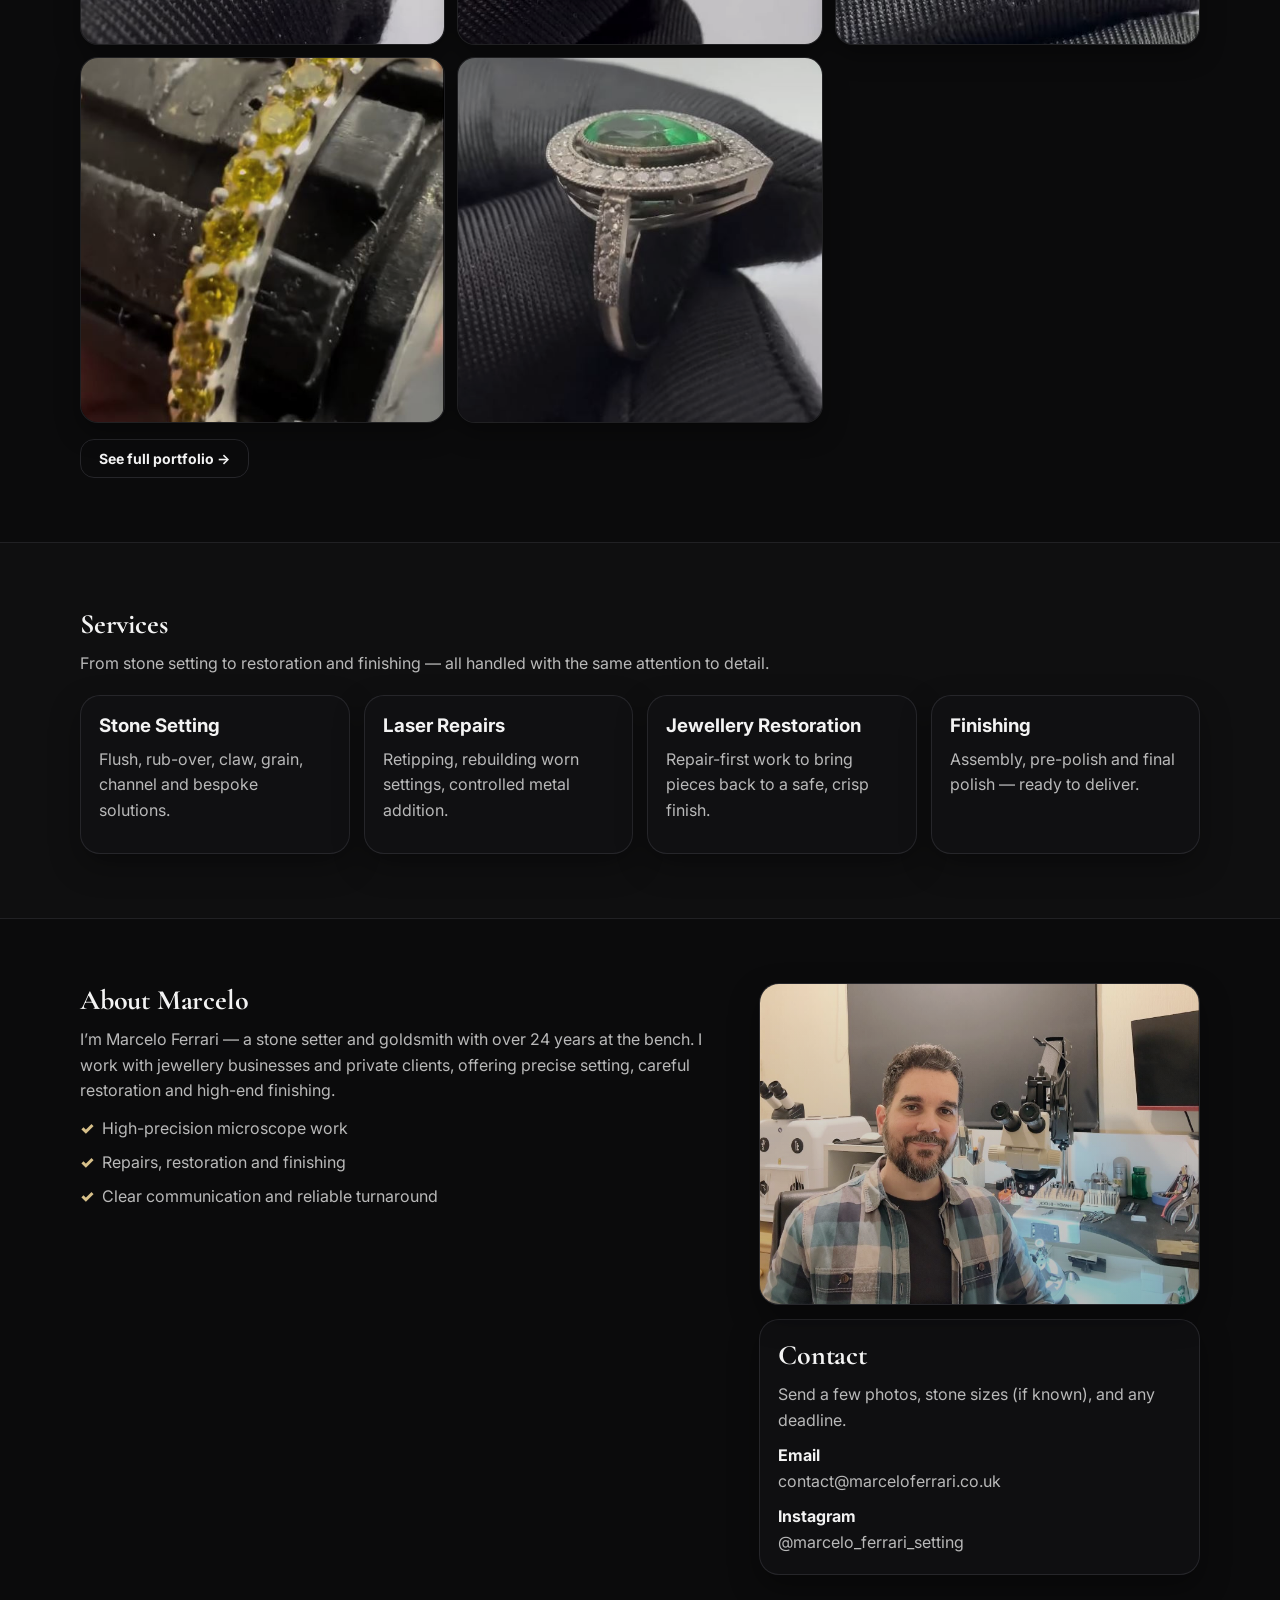
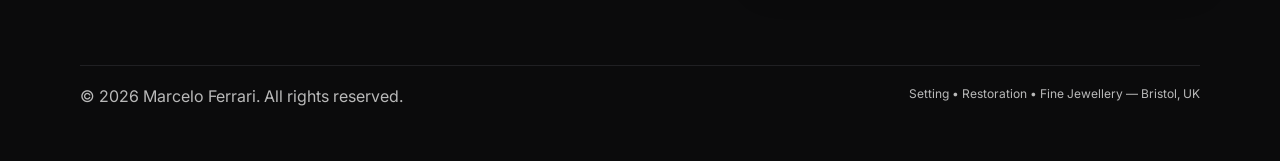
==== commit 705f6638: "major changes and copy bottom added" ====
--- a/index.html
+++ b/index.html
@@ -5,6 +5,12 @@
   <meta name="viewport" content="width=device-width, initial-scale=1" />
   <title>Stone Setter & Jewellery Restoration in Bristol | Marcelo Ferrari</title>
   <meta name="description" content="Stone setter and jewellery restoration specialist in Bristol. Expert stone setting, laser jewellery repair and restoration services by Marcelo Ferrari." />
+  <link rel="preconnect" href="https://fonts.googleapis.com">
+<link rel="preconnect" href="https://fonts.gstatic.com" crossorigin>
+<link href="https://fonts.googleapis.com/css2?family=Cormorant+Garamond:wght@400;500;600&family=Inter:wght@300;400;500;600&display=swap" rel="stylesheet">
+<link rel="preconnect" href="https://fonts.googleapis.com">
+<link rel="preconnect" href="https://fonts.gstatic.com" crossorigin>
+<link href="https://fonts.googleapis.com/css2?family=Inter:wght@300;400;500;600&family=Cormorant+Garamond:wght@400;500;600&display=swap" rel="stylesheet">
   <link rel="stylesheet" href="css/styles.css" />
 </head>
 
@@ -69,28 +75,28 @@
 
         <div class="work-grid">
             <a class="work-card" href="portfolio.html" aria-label="View portfolio">
-              <div class="work-img"><img src="img/work-01.jpg" alt="Work image 1" loading="lazy"></div>
-            </a>
-            <a class="work-card" href="portfolio.html" aria-label="View portfolio">
-              <div class="work-img"><img src="img/work-02.jpg" alt="Work image 2" loading="lazy"></div>
-            </a>
-            <a class="work-card" href="portfolio.html" aria-label="View portfolio">
-              <div class="work-img"><img src="img/work-03.jpg" alt="Work image 3" loading="lazy"></div>
-            </a>
-            <a class="work-card" href="portfolio.html" aria-label="View portfolio">
-              <div class="work-img"><img src="img/work-04.jpg" alt="Work image 4" loading="lazy"></div>
-            </a>
-            <a class="work-card" href="portfolio.html" aria-label="View portfolio">
-              <div class="work-img"><img src="img/work-05.jpg" alt="Work image 5" loading="lazy"></div>
-            </a>
-            <a class="work-card" href="portfolio.html" aria-label="View portfolio">
-              <div class="work-img"><img src="img/work-06.jpg" alt="Work image 6" loading="lazy"></div>
-            </a>
-            <a class="work-card" href="portfolio.html" aria-label="View portfolio">
-              <div class="work-img"><img src="img/work-07.jpg" alt="Work image 7" loading="lazy"></div>
-            </a>
-            <a class="work-card" href="portfolio.html" aria-label="View portfolio">
-              <div class="work-img"><img src="img/work-08.jpg" alt="Work image 8" loading="lazy"></div>
+              <div class="work-img"><img src="img/work-01a.jpg" alt="Work image 1" loading="lazy"></div>
+            </a>
+            <a class="work-card" href="portfolio.html" aria-label="View portfolio">
+              <div class="work-img"><img src="img/work-02a.jpg" alt="Work image 2" loading="lazy"></div>
+            </a>
+            <a class="work-card" href="portfolio.html" aria-label="View portfolio">
+              <div class="work-img"><img src="img/work-03a.jpg" alt="Work image 3" loading="lazy"></div>
+            </a>
+            <a class="work-card" href="portfolio.html" aria-label="View portfolio">
+              <div class="work-img"><img src="img/work-04a.jpg" alt="Work image 4" loading="lazy"></div>
+            </a>
+            <a class="work-card" href="portfolio.html" aria-label="View portfolio">
+              <div class="work-img"><img src="img/work-05a.jpg" alt="Work image 5" loading="lazy"></div>
+            </a>
+            <a class="work-card" href="portfolio.html" aria-label="View portfolio">
+              <div class="work-img"><img src="img/work-06a.jpg" alt="Work image 6" loading="lazy"></div>
+            </a>
+            <a class="work-card" href="portfolio.html" aria-label="View portfolio">
+              <div class="work-img"><img src="img/work-07a.jpg" alt="Work image 7" loading="lazy"></div>
+            </a>
+            <a class="work-card" href="portfolio.html" aria-label="View portfolio">
+              <div class="work-img"><img src="img/work-08a.jpg" alt="Work image 8" loading="lazy"></div>
             </a>
           </div>
 
@@ -214,5 +220,15 @@
 
     revealEls.forEach(el => io.observe(el));
   </script>
+  <button class="back-to-top" aria-label="Back to top">↑</button>
+
+  <script>
+    const btn = document.querySelector('.back-to-top');
+    const toggleBtn = () => btn.classList.toggle('show', window.scrollY > 500);
+    window.addEventListener('scroll', toggleBtn);
+    toggleBtn();
+  
+    btn.addEventListener('click', () => window.scrollTo({ top: 0, behavior: 'smooth' }));
+  </script>
 </body>
 </html>
--- a/css/styles.css
+++ b/css/styles.css
@@ -9,14 +9,14 @@
   
     /* Global image tone: less bright / less glossy */
     --img-brightness: .90;
-    --img-contrast: 1.03;
+    --img-contrast: 1.02;
     --img-sat: .90;
   }
   
   *{ box-sizing:border-box; }
   html,body{ margin:0; padding:0; }
   body{
-    font-family: system-ui, -apple-system, Segoe UI, Roboto, Arial, sans-serif;
+    font-family: "Inter", system-ui, -apple-system, Segoe UI, Roboto, Arial, sans-serif;
     background: var(--bg);
     color:var(--text);
   }
@@ -153,6 +153,7 @@
   
   /* Typography */
   h1{
+    font-family: "Cormorant Garamond", Georgia, serif;
     font-size: clamp(34px, 5vw, 62px);
     line-height:1.05;
     margin: 0 0 14px;
@@ -160,6 +161,7 @@
     font-weight: 600;
   }
   h2{
+    font-family: "Cormorant Garamond", Georgia, serif;
     margin:0 0 10px;
     font-size: 28px;
     letter-spacing: -0.2px;
@@ -177,6 +179,55 @@
     margin: 0 0 12px;
   }
   
+  /* ===== Micro luxury polish ===== */
+body{
+  -webkit-font-smoothing: antialiased;
+  -moz-osx-font-smoothing: grayscale;
+}
+
+h1,h2{
+  text-wrap: balance;
+}
+
+.section{
+  padding: 64px 0; /* slightly more breathable */
+}
+
+.card{
+  border-radius: 22px;
+  background: linear-gradient(180deg, rgba(18,18,20,.78), rgba(18,18,20,.62));
+}
+
+/* Slightly more elegant nav links */
+.nav a{
+  text-transform: uppercase;
+  font-size: 13px;
+  letter-spacing: 1.2px;
+  font-weight: 600;
+}
+
+/* Gallery: a touch more “gallery-like” */
+.gallery{
+  gap: 20px;
+}
+
+.gallery a{
+  border-radius: 18px;
+  transition: transform .18s ease, border-color .18s ease, box-shadow .18s ease;
+}
+
+.gallery a:hover{
+  box-shadow: 0 18px 60px rgba(0,0,0,.55);
+}
+
+.gallery img{
+  width: 100%;
+  height: 260px;
+  object-fit: cover;
+  display: block;
+  transition: transform .25s ease, filter .25s ease;
+}
+
   /* Hero */
   .hero{
     min-height: 72vh;
@@ -274,59 +325,62 @@
   .section-head{ margin-bottom: 18px; }
   
   /* Recent work (homepage) */
-  .work-grid{
-    display:grid;
-    grid-template-columns: repeat(4, 1fr);
-    gap: 14px;
-    margin-top: 16px;
-  }
-  
-  .work-card{
-    border-radius: 16px;
-    overflow:hidden;
-    border: 1px solid rgba(42,42,46,.9);
-    background: rgba(18,18,20,.7);
-    box-shadow: var(--shadow);
-    display:block;
-    transform: translateY(0);
-    transition: transform .18s ease, border-color .18s ease;
-  }
-  .work-card:hover{
-    transform: translateY(-2px);
-    border-color: rgba(215,192,138,.35);
-    text-decoration:none;
-  }
-  
-  .work-img{
-    aspect-ratio: 1 / 1; /* square */
-    background: rgba(18,18,20,.65);
-  }
-  .work-img img{
-    width:100%;
-    height:100%;
-    object-fit: cover;
-    display:block;
-    will-change: transform, filter;
-    transition: transform .45s ease, filter .45s ease;
-    filter: brightness(var(--img-brightness)) contrast(var(--img-contrast)) saturate(var(--img-sat));
-  }
-  .work-card:hover .work-img img{
-    transform: scale(1.06);
-    filter: brightness(calc(var(--img-brightness) + .06)) contrast(1.08) saturate(1);
-  }
-  
-  .work-cap{
-    display:none;
-    padding: 10px 12px 12px;
-    color: rgba(243,243,243,.78);
-    font-size: 13px;
-    letter-spacing: .35px;
-    display:flex;
-    gap:8px;
-    align-items:center;
-  }
-  .dot{ opacity:.7; }
-  
+  /* ===== Home: Selected work (refined tiles) ===== */
+.work-grid{
+  display:grid;
+  grid-template-columns: repeat(3, 1fr); /* 3 columns desktop */
+  gap: 12px;
+  margin-top: 16px;
+}
+
+.work-card{
+  border-radius: 18px;
+  overflow:hidden;
+  border: 1px solid rgba(255,255,255,.08);
+  background: rgba(18,18,20,.6);
+  box-shadow: 0 10px 24px rgba(0,0,0,.35);
+  display:block;
+  transform: translateY(0);
+  transition: transform .18s ease, border-color .18s ease, box-shadow .18s ease;
+}
+
+.work-card:hover{
+  transform: translateY(-2px);
+  border-color: rgba(215,192,138,.30);
+  box-shadow: 0 14px 34px rgba(0,0,0,.42);
+  text-decoration:none;
+}
+
+.work-img{
+  aspect-ratio: 1 / 1; /* square */
+  background: rgba(18,18,20,.65);
+}
+
+.work-img img{
+  width:100%;
+  height:100%;
+  object-fit: cover;
+  display:block;
+  transform: scale(1);
+  transition: transform .35s ease, filter .35s ease;
+  filter:
+    brightness(var(--img-brightness))
+    contrast(var(--img-contrast))
+    saturate(var(--img-sat));
+}
+
+.work-card:hover .work-img img{
+  transform: scale(1.05);
+  filter:
+    brightness(calc(var(--img-brightness) + .05))
+    contrast(1.05)
+    saturate(.98);
+}
+
+/* Remove any captions if they still exist */
+.work-cap{ display:none; }
+  
+ 
   /* Portfolio gallery */
   .gallery{
     display:grid;
@@ -353,16 +407,22 @@
   }
   .gallery img{
     width:100%;
-    height: 240px;
+    height: 220px;           /* slightly smaller = refined */
     object-fit: cover;
     display:block;
-    transform: scale(1);
     transition: transform .25s ease, filter .25s ease;
-    filter: brightness(var(--img-brightness)) contrast(var(--img-contrast)) saturate(var(--img-sat));
-  }
+    filter:
+      brightness(var(--img-brightness))
+      contrast(var(--img-contrast))
+      saturate(var(--img-sat));
+  }
+  
   .gallery a:hover img{
-    transform: scale(1.04);
-    filter: brightness(calc(var(--img-brightness) + .06)) contrast(1.08) saturate(1);
+    transform: scale(1.03);
+    filter:
+      brightness(calc(var(--img-brightness) + .05))
+      contrast(1.05)
+      saturate(.98);
   }
   
   /* Two column */
@@ -488,7 +548,7 @@
       gap: 10px;
     }
     .gallery img{
-      height: 170px; /* MUCH smaller than before */
+      height: 160px; /* MUCH smaller than before */
     }
   
     .hero{ padding: 64px 0; min-height: 64vh; }
@@ -499,4 +559,49 @@
     .work-grid{ grid-template-columns: repeat(2, 1fr); }
     .gallery{ grid-template-columns: 1fr; }
     .gallery img{ height: 180px; }
-  }+  }
+
+  .back-to-top{
+    position: fixed;
+    right: 18px;
+    bottom: 18px;
+    width: 44px;
+    height: 44px;
+    border-radius: 999px;
+    border: 1px solid rgba(215,192,138,.35);
+    background: rgba(18,18,20,.85);
+    color: var(--text);
+    box-shadow: var(--shadow);
+    cursor: pointer;
+    opacity: 0;
+    transform: translateY(10px);
+    pointer-events: none;
+    transition: opacity .2s ease, transform .2s ease;
+  }
+  .back-to-top.show{
+    opacity: 1;
+    transform: translateY(0);
+    pointer-events: auto;
+  }
+  .back-to-top:hover{
+    background: rgba(215,192,138,.14);
+  }
+
+  .copy-row{
+    display:flex;
+    align-items:center;
+    gap:14px;
+    flex-wrap:wrap;
+  }
+
+  /* Copy email button improvement */
+.copy-row .btn{
+  border: 1px solid rgba(215,192,138,.45);
+  background: rgba(215,192,138,.10);
+  color: var(--text);
+}
+
+.copy-row .btn:hover{
+  background: rgba(215,192,138,.22);
+  border-color: rgba(215,192,138,.65);
+}
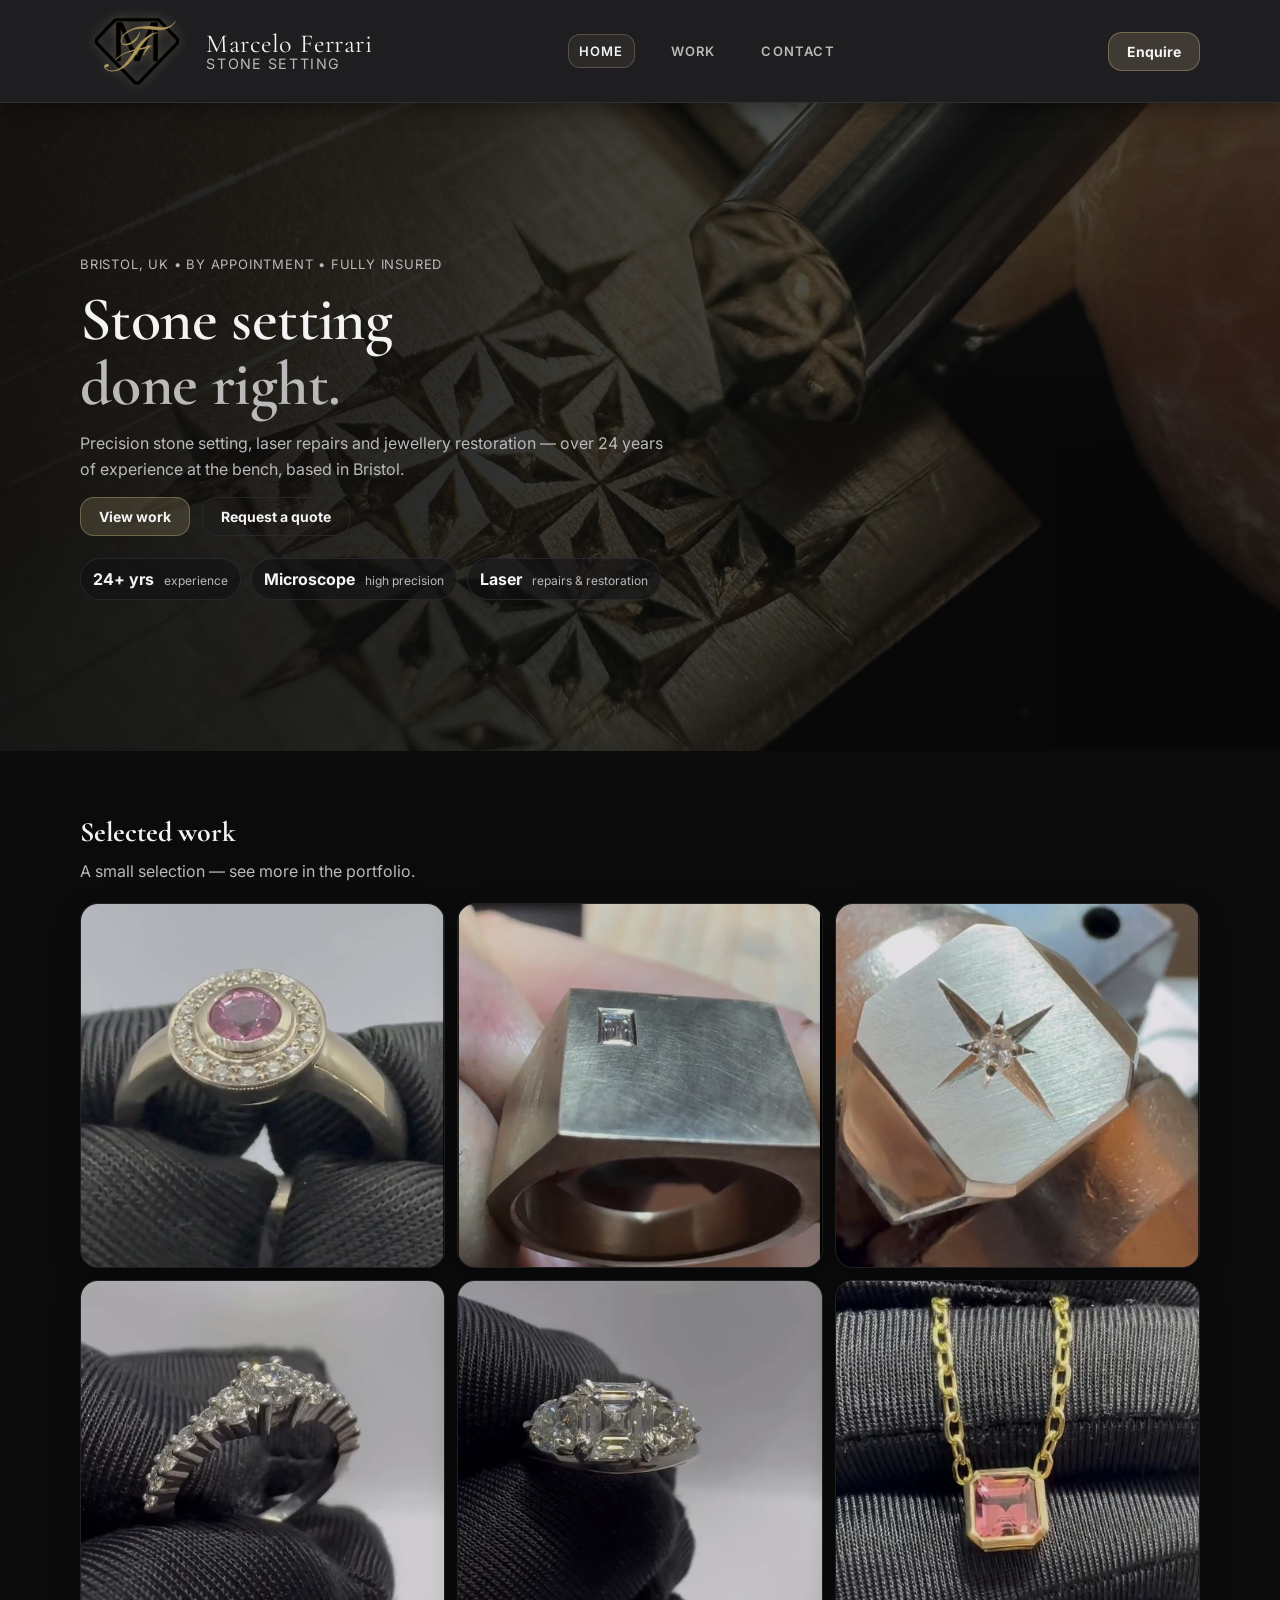
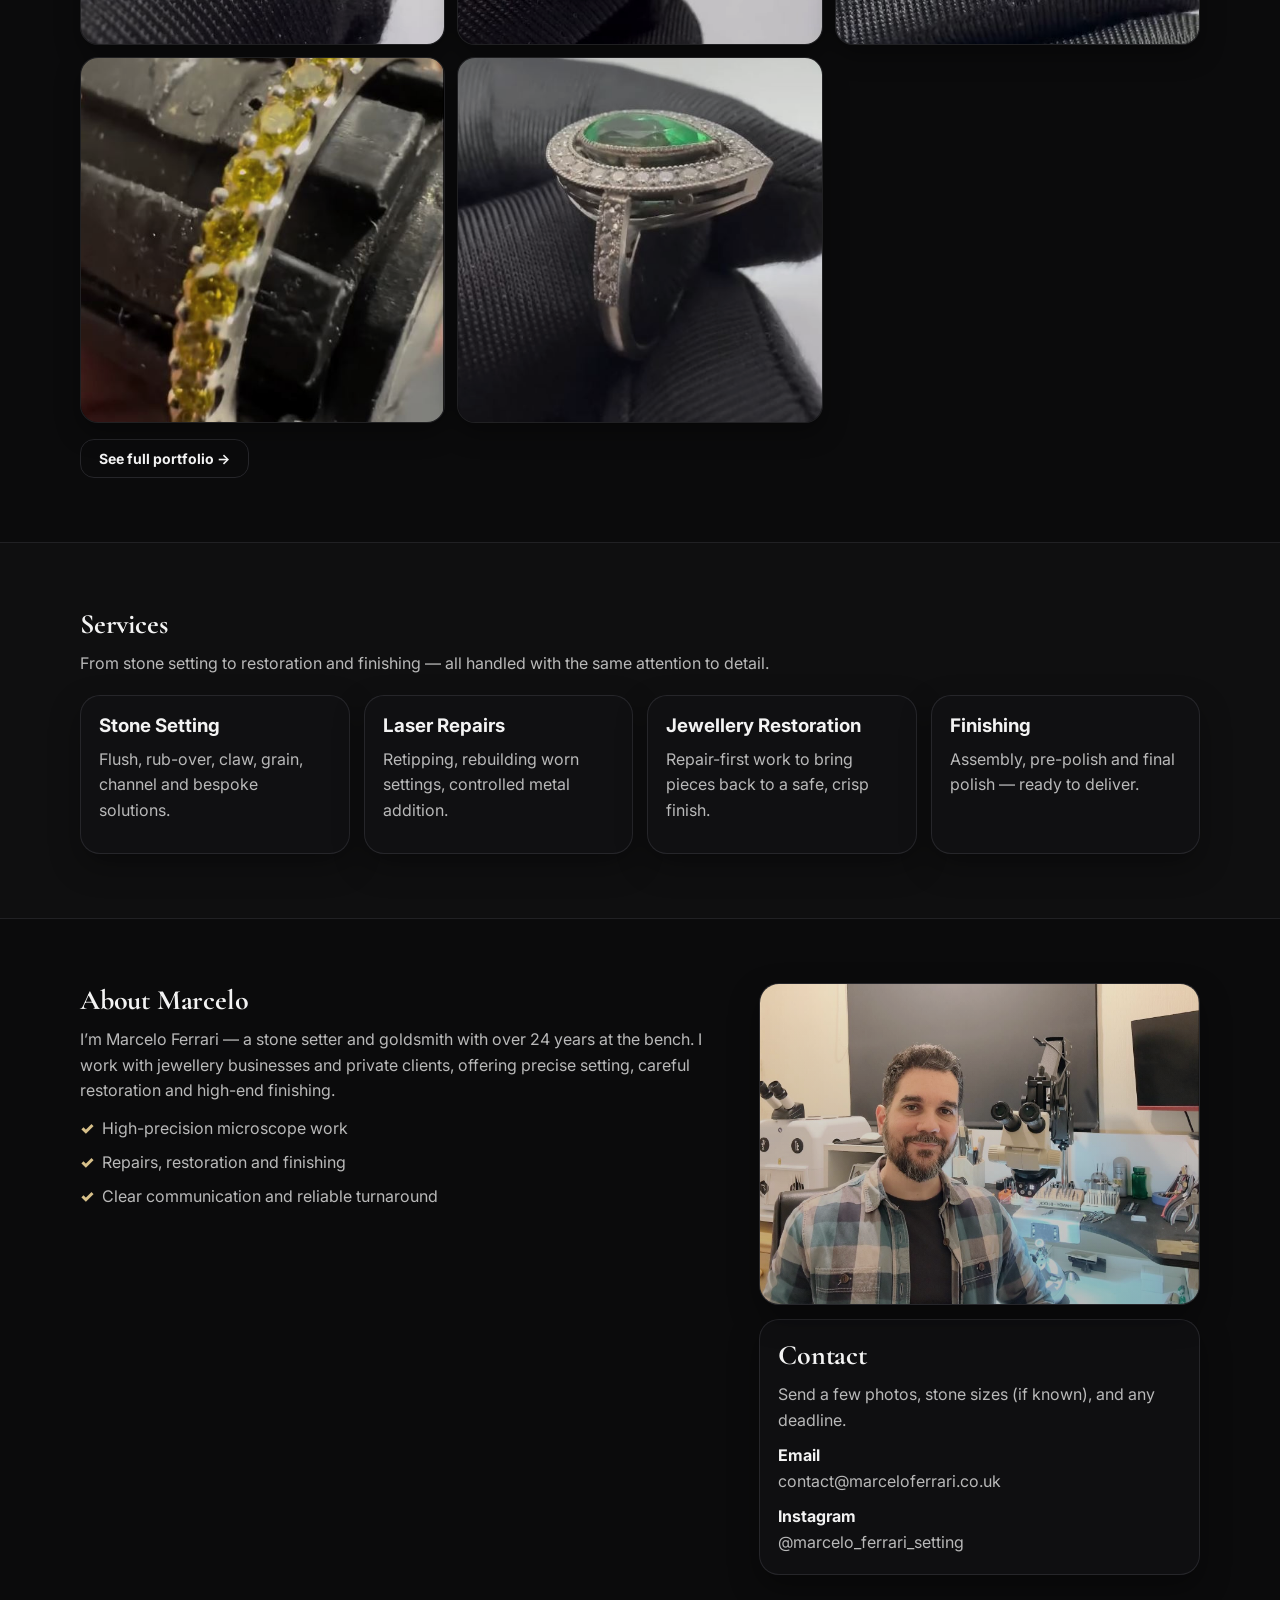
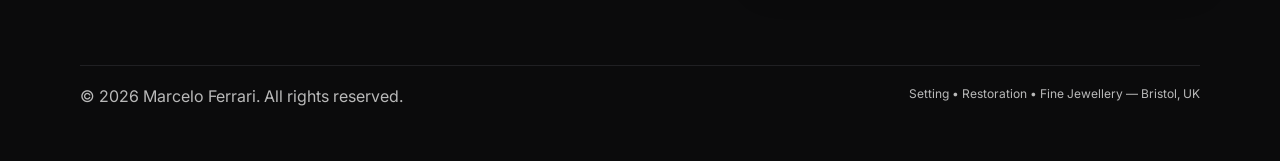
==== commit 0c3197bb: "name added on logo" ====
--- a/index.html
+++ b/index.html
@@ -17,8 +17,13 @@
 <body>
   <header class="site-header">
     <div class="container header-inner">
-      <a class="brand" href="index.html" aria-label="Marcelo Ferrari Home">
-        <img class="logo" src="img/logo.png" alt="Marcelo Ferrari" />
+      <a href="index.html" class="brand">
+        <img src="img/logo.png" class="logo" alt="Marcelo Ferrari">
+      
+        <div class="brand-text">
+          <span class="brand-name">Marcelo Ferrari</span>
+          <span class="brand-sub">Stone Setting</span>
+        </div>
       </a>
 
       <nav class="nav" id="siteNav" aria-label="Primary">
--- a/css/styles.css
+++ b/css/styles.css
@@ -604,4 +604,161 @@
 .copy-row .btn:hover{
   background: rgba(215,192,138,.22);
   border-color: rgba(215,192,138,.65);
+}
+
+/* ===== Premium Contact Form ===== */
+.contact-card{
+  padding: 22px;
+}
+
+.contact-top{
+  display:flex;
+  justify-content:space-between;
+  gap: 18px;
+  align-items:flex-start;
+  margin-bottom: 16px;
+}
+
+.contact-direct{
+  display:grid;
+  gap: 10px;
+  min-width: 260px;
+  padding: 12px 14px;
+  border-radius: 18px;
+  border: 1px solid rgba(42,42,46,.9);
+  background: rgba(18,18,20,.55);
+}
+
+.contact-direct-item .label{
+  display:block;
+  font-size: 12px;
+  letter-spacing: .8px;
+  text-transform: uppercase;
+  color: var(--muted);
+  margin-bottom: 4px;
+}
+
+.contact-direct-item .value{
+  color: var(--text);
+  text-decoration: none;
+}
+.contact-direct-item .value:hover{
+  text-decoration: underline;
+  text-decoration-color: rgba(215,192,138,.7);
+}
+
+/* form layout */
+.contact-form{
+  display:grid;
+  gap: 14px;
+  margin-top: 10px;
+}
+
+.form-grid{
+  display:grid;
+  grid-template-columns: 1fr 1fr;
+  gap: 12px;
+}
+
+.field{
+  display:block;
+}
+
+.field-label{
+  display:block;
+  font-size: 12px;
+  letter-spacing: .8px;
+  text-transform: uppercase;
+  color: var(--muted);
+  margin: 0 0 6px;
+}
+
+.field input,
+.field select,
+.field textarea{
+  width:100%;
+  padding: 12px 12px;
+  border-radius: 16px;
+  border: 1px solid rgba(42,42,46,.9);
+  background: rgba(18,18,20,.55);
+  color: var(--text);
+  outline: none;
+  transition: border-color .15s ease, box-shadow .15s ease, background .15s ease;
+}
+
+.field textarea{
+  resize: vertical;
+  min-height: 140px;
+}
+
+.field input:focus,
+.field select:focus,
+.field textarea:focus{
+  border-color: rgba(215,192,138,.55);
+  box-shadow: 0 0 0 3px rgba(215,192,138,.12);
+  background: rgba(18,18,20,.72);
+}
+
+.field-hint{
+  display:block;
+  margin-top: 8px;
+  font-size: 12px;
+  color: rgba(243,243,243,.68);
+}
+
+/* actions row */
+.form-actions{
+  display:flex;
+  gap: 14px;
+  align-items:center;
+  flex-wrap:wrap;
+  padding-top: 2px;
+}
+
+/* hide honeypot */
+.hp{ display:none !important; }
+
+@media (max-width: 980px){
+  .contact-top{ flex-direction: column; }
+  .contact-direct{ width: 100%; min-width: unset; }
+}
+
+@media (max-width: 600px){
+  .form-grid{ grid-template-columns: 1fr; }
+}
+
+/* Brand name next to logo */
+
+.brand{
+  display:flex;
+  align-items:center;
+  gap:12px;
+  text-decoration:none;
+}
+
+.brand-text{
+  display:flex;
+  flex-direction:column;
+  line-height:1;
+}
+
+.brand-name{
+  font-family: "Cormorant Garamond", serif;
+  font-size: 20px;
+  letter-spacing: .5px;
+  color: var(--text);
+}
+
+.brand-sub{
+  font-size: 11px;
+  letter-spacing: 1.2px;
+  text-transform: uppercase;
+  color: var(--muted);
+}
+
+/* Slightly enlarge logo + brand text without increasing header size */
+
+.brand{
+  transform: scale(1.3);
+  transform-origin: left center;
 }
